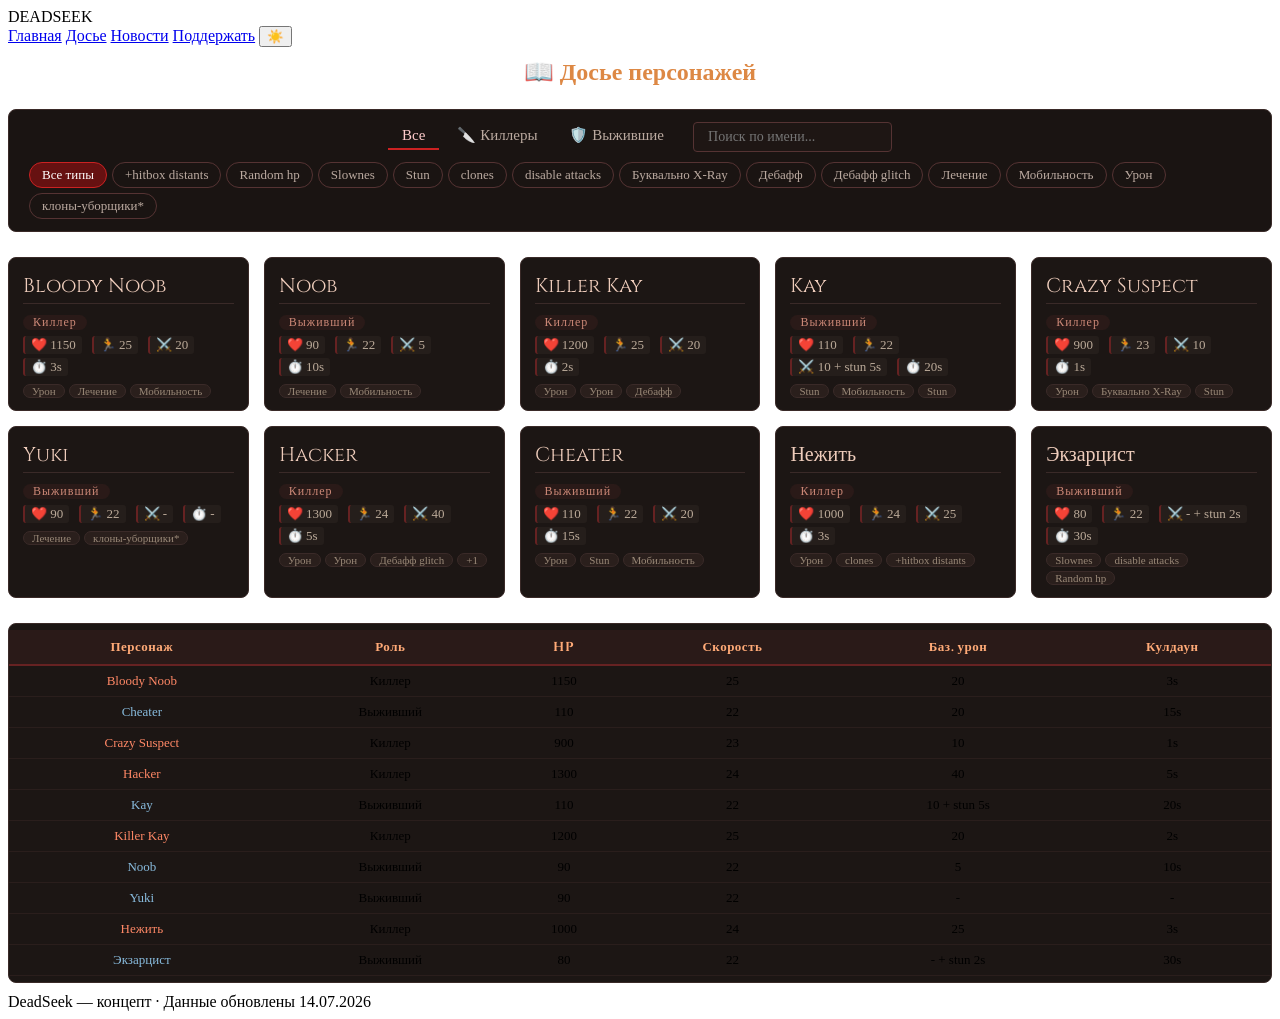
==== dossier.html @ a0314e35 "dossier.html" ====
<!DOCTYPE html>
<html lang="ru">
<head>
    <meta charset="UTF-8">
    <meta name="viewport" content="width=device-width, initial-scale=1.0">
    <title>DeadSeek — Досье</title>
    <link href="https://fonts.googleapis.com/css2?family=Cinzel:wght@400;700&display=swap" rel="stylesheet">
    <link rel="stylesheet" href="style.css">
    <style>
        /* Специфичные стили для досье, переопределяющие общие */
        .card-grid {
            display: grid;
            grid-template-columns: repeat(auto-fill, minmax(220px, 1fr));
            gap: 15px;
            margin-top: 10px;
        }
        .card {
            background: #1c1614;
            border: 1px solid #3a2a28;
            border-radius: 8px;
            padding: 14px 14px 12px;
            cursor: pointer;
            transition: 0.15s;
        }
        .card:hover {
            border-color: #884444;
            background: #221c1a;
        }
        body.light .card {
            background: #e6ddd6;
            border-color: #b8a89c;
        }
        body.light .card:hover {
            background: #f0e8e0;
        }
        .card .name {
            font-size: 20px;
            font-family: 'Cinzel', serif;
            color: #eeccbb;
            border-bottom: 1px solid #3a2a28;
            padding-bottom: 4px;
            margin-bottom: 8px;
        }
        body.light .card .name { color: #4a3228; border-bottom-color: #b8a89c; }
        .card .role {
            display: inline-block;
            font-size: 12px;
            background: #2a1a18;
            padding: 0 10px;
            border-radius: 10px;
            color: #cc8877;
            letter-spacing: 1px;
            margin-bottom: 6px;
        }
        body.light .card .role { background: #d0c0b0; color: #5a3a2a; }
        .card .stats {
            display: flex;
            flex-wrap: wrap;
            gap: 4px 10px;
            font-size: 13px;
            color: #bbaa99;
        }
        body.light .card .stats { color: #5a4a40; }
        .card .stats span {
            background: #251e1b;
            padding: 1px 6px;
            border-radius: 3px;
            border-left: 2px solid #662222;
        }
        body.light .card .stats span { background: #ddd0c0; border-left-color: #aa8877; }
        .card .abilities-preview {
            margin-top: 8px;
            font-size: 12px;
            color: #998877;
            display: flex;
            flex-wrap: wrap;
            gap: 4px;
        }
        .card .abilities-preview .tag {
            background: #2a1f1c;
            padding: 0 8px;
            border-radius: 10px;
            border: 1px solid #3a2a28;
            font-size: 11px;
        }
        body.light .card .abilities-preview .tag { background: #d0c0b0; border-color: #b8a89c; color: #3a2a1a; }

        /* Таблица */
        .table-wrap {
            overflow-x: auto;
            margin: 25px 0 10px;
            background: #1c1614;
            border-radius: 8px;
            border: 1px solid #3a2a28;
            padding: 6px 0;
        }
        body.light .table-wrap { background: #e6ddd6; border-color: #b8a89c; }
        table {
            width: 100%;
            border-collapse: collapse;
            font-size: 13px;
        }
        th {
            background: #2a1a18;
            color: #ffaa77;
            padding: 8px 6px;
            text-align: center;
            border-bottom: 2px solid #662222;
            cursor: pointer;
            font-family: 'Cinzel', serif;
            letter-spacing: 0.5px;
            user-select: none;
        }
        body.light th { background: #d0c0b0; color: #4a2a1a; border-bottom-color: #aa8877; }
        th:hover { background: #3a2220; }
        body.light th:hover { background: #c0b0a0; }
        td {
            padding: 7px 6px;
            text-align: center;
            border-bottom: 1px solid #2a1e1c;
        }
        body.light td { border-bottom-color: #c0b0a0; }
        tr:hover td { background: #251e1b; }
        body.light tr:hover td { background: #f0e8e0; }
        .role-killer td:first-child { color: #ff8866; }
        .role-survivor td:first-child { color: #88bbdd; }
        body.light .role-killer td:first-child { color: #aa4422; }
        body.light .role-survivor td:first-child { color: #336699; }

        /* Модалка */
        .modal {
            display: none;
            position: fixed;
            z-index: 999;
            left: 0; top: 0;
            width: 100%; height: 100%;
            overflow: auto;
            background: rgba(0,0,0,0.7);
            align-items: center;
            justify-content: center;
        }
        .modal.show { display: flex; }
        .modal-content {
            background: #1c1614;
            border: 1px solid #553333;
            border-radius: 12px;
            max-width: 700px;
            width: 90%;
            max-height: 80vh;
            overflow-y: auto;
            padding: 25px 20px;
        }
        body.light .modal-content { background: #f0ebe5; border-color: #b8a89c; }
        .modal-content .close {
            float: right;
            font-size: 28px;
            color: #887766;
            cursor: pointer;
            line-height: 1;
        }
        .modal-content .close:hover { color: #cc4444; }
        body.light .modal-content .close { color: #5a4a40; }
        body.light .modal-content .close:hover { color: #aa2222; }
        .modal-content h2 {
            font-family: 'Cinzel', serif;
            color: #eeccbb;
            border-bottom: 2px solid #662222;
            padding-bottom: 8px;
            margin-bottom: 15px;
        }
        body.light .modal-content h2 { color: #4a3228; border-bottom-color: #aa8877; }
        .modal-content .ability {
            background: #251e1b;
            border-radius: 6px;
            padding: 10px 14px;
            margin-bottom: 10px;
            border-left: 3px solid #662222;
        }
        body.light .modal-content .ability { background: #e6ddd6; border-left-color: #aa8877; }
        .modal-content .ability .ab-name {
            font-weight: bold;
            color: #ffaa77;
            font-size: 17px;
        }
        body.light .modal-content .ability .ab-name { color: #8a4a2a; }
        .modal-content .ability .ab-details {
            display: flex;
            flex-wrap: wrap;
            gap: 4px 12px;
            font-size: 13px;
            color: #bbaa99;
            margin: 4px 0;
        }
        body.light .modal-content .ability .ab-details { color: #5a4a40; }
        .modal-content .ability .ab-details span {
            background: #2a1f1c;
            padding: 0 8px;
            border-radius: 10px;
        }
        body.light .modal-content .ability .ab-details span { background: #d0c0b0; }
        .modal-content .ability .ab-desc {
            margin-top: 6px;
            display: flex;
            flex-direction: column;
            gap: 4px;
        }
        .modal-content .ability .ab-desc label {
            color: #887766;
            font-size: 13px;
        }
        body.light .modal-content .ability .ab-desc label { color: #5a4a40; }
        .modal-content .ability .ab-desc textarea {
            background: #0f0b0a;
            border: 1px solid #3a2a28;
            color: #d4c8b8;
            padding: 4px 8px;
            border-radius: 4px;
            font-family: inherit;
            font-size: 13px;
            resize: vertical;
            min-height: 36px;
            width: 100%;
        }
        body.light .modal-content .ability .ab-desc textarea {
            background: #faf5f0;
            border-color: #b8a89c;
            color: #2a1e1c;
        }
        .modal-content .ability .ab-desc textarea:focus {
            outline: none;
            border-color: #884444;
        }
        .modal-content .no-abilities {
            color: #887766;
            font-style: italic;
        }

        /* Управление (фильтры) — адаптация под тему */
        .controls {
            display: flex;
            flex-wrap: wrap;
            gap: 10px 15px;
            justify-content: center;
            background: #1a1412;
            padding: 12px 20px;
            border-radius: 8px;
            border: 1px solid #3a2a28;
            margin-bottom: 25px;
        }
        body.light .controls {
            background: #e6ddd6;
            border-color: #b8a89c;
        }
        .controls input[type="text"] {
            background: #1e1614;
            border: 1px solid #553333;
            color: #d4c8b8;
            padding: 6px 14px;
            border-radius: 4px;
            font-family: inherit;
            font-size: 14px;
            min-width: 160px;
        }
        body.light .controls input[type="text"] {
            background: #faf5f0;
            border-color: #b8a89c;
            color: #2a1e1c;
        }
        .controls .filters {
            display: flex;
            flex-wrap: wrap;
            gap: 5px;
        }
        .controls .filters button,
        .controls .role-tabs button {
            background: transparent;
            border: 1px solid #553333;
            color: #bbaaa0;
            padding: 4px 12px;
            border-radius: 16px;
            cursor: pointer;
            font-family: inherit;
            font-size: 13px;
            transition: 0.15s;
        }
        body.light .controls .filters button,
        body.light .controls .role-tabs button {
            border-color: #b8a89c;
            color: #5a4a40;
        }
        .controls .filters button:hover,
        .controls .role-tabs button:hover {
            background: #332222;
            border-color: #884444;
            color: #f0ddd0;
        }
        body.light .controls .filters button:hover,
        body.light .controls .role-tabs button:hover {
            background: #d0c0b0;
            border-color: #aa8877;
            color: #2a1a10;
        }
        .controls .filters button.active,
        .controls .role-tabs button.active {
            background: #661111;
            border-color: #cc2222;
            color: #fff;
        }
        body.light .controls .filters button.active,
        body.light .controls .role-tabs button.active {
            background: #aa4444;
            border-color: #882222;
            color: #fff;
        }
        .controls .role-tabs button {
            border: none;
            border-bottom: 2px solid transparent;
            border-radius: 0;
            padding: 4px 14px;
            font-size: 15px;
        }
        .controls .role-tabs button.active {
            border-bottom-color: #cc2222;
            background: transparent;
            color: #ffcccc;
        }
        body.light .controls .role-tabs button.active {
            border-bottom-color: #882222;
            color: #4a2a1a;
        }

        /* Адаптив для страницы досье */
        @media (max-width: 600px) {
            .card-grid { grid-template-columns: 1fr; }
            .controls { flex-direction: column; align-items: stretch; }
            .controls .filters { justify-content: center; }
        }
    </style>
</head>
<body class="dark">

    <!-- ===== ШАПКА (общая) ===== -->
    <div class="content">
        <header class="header">
            <div class="logo">DEADSEEK</div>
            <nav class="nav">
                <a href="index.html">Главная</a>
                <a href="dossier.html" class="active">Досье</a>
                <a href="#news" onclick="alert('Скоро здесь будут новости!')">Новости</a>
                <a href="https://boosty.to/deadseek" target="_blank">Поддержать</a>
                <button class="theme-toggle" id="themeToggle">☀️</button>
            </nav>
        </header>

        <!-- ===== ОСНОВНОЙ КОНТЕНТ ДОСЬЕ ===== -->
        <h2 style="font-family: 'Cinzel', serif; color: #dd8844; text-align: center; margin: 10px 0 20px;">
            📖 Досье персонажей
        </h2>

        <div class="controls">
            <div class="role-tabs">
                <button class="active" data-role="all">Все</button>
                <button data-role="Киллер">🔪 Киллеры</button>
                <button data-role="Выживший">🛡️ Выжившие</button>
            </div>
            <input type="text" id="searchInput" placeholder="Поиск по имени...">
            <div class="filters" id="abilityFilter">
                <button class="active" data-type="all">Все типы</button>
            </div>
        </div>

        <div id="cardGrid" class="card-grid"></div>

        <div class="table-wrap">
            <table id="summaryTable">
                <thead>
                    <tr>
                        <th data-sort="name">Персонаж</th>
                        <th data-sort="role">Роль</th>
                        <th data-sort="hp">HP</th>
                        <th data-sort="speed">Скорость</th>
                        <th data-sort="dmg">Баз. урон</th>
                        <th data-sort="cd">Кулдаун</th>
                    </tr>
                </thead>
                <tbody id="tableBody"></tbody>
            </table>
        </div>

        <div class="footer">DeadSeek — концепт · Данные обновлены 14.07.2026</div>
    </div>

    <!-- Модальное окно -->
    <div id="modal" class="modal">
        <div class="modal-content">
            <span class="close" id="modalClose">&times;</span>
            <h2 id="modalTitle">Персонаж</h2>
            <div id="modalAbilities"></div>
        </div>
    </div>

    <!-- ===== СКРИПТЫ ===== -->
    <script src="script.js"></script>
    <script>
        // ===== ДАННЫЕ (те же самые) =====
        const characters = [
            {
                name: "Bloody Noob",
                role: "Киллер",
                hp: 1150,
                speed: 25.0,
                baseDmg: 20,
                baseCd: "3s",
                abilities: [
                    { name: "Combo", type: "Урон", value: 50, duration: "-", cooldown: "25s", radius: "[Uknown]" },
                    { name: "Human Heart", type: "Лечение", value: 40, duration: "-", cooldown: "50s", radius: "-" },
                    { name: "Bloody Cola", type: "Мобильность", value: "2x", duration: "10s", cooldown: "40s", radius: "-" }
                ]
            },
            {
                name: "Noob",
                role: "Выживший",
                hp: 90,
                speed: 22.0,
                baseDmg: 5,
                baseCd: "10s",
                abilities: [
                    { name: "Life Burger", type: "Лечение", value: 90, duration: "-", cooldown: "120s", radius: "-" },
                    { name: "Bloxy Cola", type: "Мобильность", value: "3x", duration: "5s", cooldown: "60s", radius: "-" }
                ]
            },
            {
                name: "Killer Kay",
                role: "Киллер",
                hp: 1200,
                speed: 25.0,
                baseDmg: 20,
                baseCd: "2s",
                abilities: [
                    { name: "Break", type: "Урон", value: 60, duration: "-", cooldown: "30s", radius: "[Uknown]" },
                    { name: "Three Washeps", type: "Урон", value: 20, duration: "-", cooldown: "40s", radius: "-" },
                    { name: "Ice Rink", type: "Дебафф", value: "-", duration: "10s", cooldown: "60s", radius: "full map" }
                ]
            },
            {
                name: "Kay",
                role: "Выживший",
                hp: 110,
                speed: 22.0,
                baseDmg: "10 + stun 5s",
                baseCd: "20s",
                abilities: [
                    { name: "Default", type: "Stun", value: "-10hp", duration: "5s", cooldown: "30s", radius: "[Uknown]" },
                    { name: "Roller Skates", type: "Мобильность", value: "2x", duration: "10s", cooldown: "50s", radius: "-" },
                    { name: "Whistling", type: "Stun", value: "-", duration: "5s", cooldown: "30s", radius: "[Uknown]" }
                ]
            },
            {
                name: "Crazy Suspect",
                role: "Киллер",
                hp: 900,
                speed: 23.0,
                baseDmg: 10,
                baseCd: "1s",
                abilities: [
                    { name: "Leg Kick", type: "Урон", value: 40, duration: "-", cooldown: "30s", radius: "[Uknown]" },
                    { name: "X-Ray", type: "Буквально X-Ray", value: "-", duration: "10s", cooldown: "40s", radius: "-" },
                    { name: "Trap", type: "Stun", value: "-10hp", duration: "5s", cooldown: "30s", radius: "-" }
                ]
            },
            {
                name: "Yuki",
                role: "Выживший",
                hp: 90,
                speed: 22.0,
                baseDmg: "-",
                baseCd: "-",
                abilities: [
                    { name: "Firt-aid Kit", type: "Лечение", value: 1, duration: "50s", cooldown: "40s", radius: "[Uknown]" },
                    { name: "Coffin Carrigge", type: "клоны-уборщики*", value: "2шт", duration: "-", cooldown: "90s", radius: "full map" }
                ]
            },
            {
                name: "Hacker",
                role: "Киллер",
                hp: 1300,
                speed: 24.0,
                baseDmg: 40,
                baseCd: "5s",
                abilities: [
                    { name: "Click", type: "Урон", value: 25, duration: "-", cooldown: "15s", radius: "[Uknown]" },
                    { name: "Combo", type: "Урон", value: 50, duration: "-", cooldown: "20s", radius: "[Uknown]" },
                    { name: "Glitch", type: "Дебафф glitch", value: "-", duration: "10s", cooldown: "30s", radius: "-" },
                    { name: "Crazy Song", type: "Дебафф", value: "-", duration: "5s", cooldown: "40s", radius: "-" }
                ]
            },
            {
                name: "Cheater",
                role: "Выживший",
                hp: 110,
                speed: 22.0,
                baseDmg: 20,
                baseCd: "15s",
                abilities: [
                    { name: "Crazy Kick", type: "Урон", value: 20, duration: "-", cooldown: "20s", radius: "[Uknown]" },
                    { name: "Jail", type: "Stun", value: "-", duration: "5s", cooldown: "35s", radius: "-" },
                    { name: "Fly", type: "Мобильность", value: "3x + fly", duration: "5s", cooldown: "60s", radius: "-" }
                ]
            },
            {
                name: "Нежить",
                role: "Киллер",
                hp: 1000,
                speed: 24.0,
                baseDmg: 25,
                baseCd: "3s",
                abilities: [
                    { name: "Пронзание", type: "Урон", value: 30, duration: "-", cooldown: "15s", radius: "[Uknown]" },
                    { name: "Call of Undead", type: "clones", value: "[random]", duration: "-", cooldown: "50s", radius: "-" },
                    { name: "Ritual", type: "+hitbox distants", value: "[Uknown]", duration: "25s", cooldown: "90s", radius: "-" }
                ]
            },
            {
                name: "Экзарцист",
                role: "Выживший",
                hp: 80,
                speed: 22.0,
                baseDmg: "- + stun 2s",
                baseCd: "30s",
                abilities: [
                    { name: "Взмах", type: "Slownes", value: "1.5x", duration: "5s", cooldown: "40s", radius: "[Uknown]" },
                    { name: "Anti-Attack", type: "disable attacks", value: "-", duration: "30s", cooldown: "120s", radius: "-" },
                    { name: "Harmony", type: "Random hp", value: "-", duration: "-", cooldown: "40s", radius: "-" }
                ]
            }
        ];

        const abilityTypes = [...new Set(characters.flatMap(c => c.abilities.map(a => a.type)))].sort();

        // ===== СОСТОЯНИЕ =====
        let currentRole = 'all';
        let currentAbilityType = 'all';
        let searchQuery = '';
        let sortField = 'name';
        let sortAsc = true;

        // ===== ФУНКЦИИ =====
        function getFiltered() {
            return characters.filter(c => {
                if (currentRole !== 'all' && c.role !== currentRole) return false;
                if (searchQuery && !c.name.toLowerCase().includes(searchQuery.toLowerCase())) return false;
                if (currentAbilityType !== 'all') {
                    if (!c.abilities.some(a => a.type === currentAbilityType)) return false;
                }
                return true;
            });
        }

        function renderCards() {
            const grid = document.getElementById('cardGrid');
            const filtered = getFiltered();
            grid.innerHTML = '';
            filtered.forEach(c => {
                const card = document.createElement('div');
                card.className = 'card';
                const tags = c.abilities.slice(0, 3).map(a => `<span class="tag">${a.type}</span>`).join('');
                const more = c.abilities.length > 3 ? `<span class="tag">+${c.abilities.length-3}</span>` : '';
                card.innerHTML = `
                    <div class="name">${c.name}</div>
                    <div class="role">${c.role}</div>
                    <div class="stats">
                        <span>❤️ ${c.hp}</span>
                        <span>🏃 ${c.speed}</span>
                        <span>⚔️ ${c.baseDmg}</span>
                        <span>⏱️ ${c.baseCd}</span>
                    </div>
                    <div class="abilities-preview">${tags} ${more}</div>
                `;
                card.addEventListener('click', () => openModal(c));
                grid.appendChild(card);
            });
            renderTable(filtered);
        }

        function renderTable(chars) {
            const tbody = document.getElementById('tableBody');
            const sorted = [...chars].sort((a, b) => {
                let va = a[sortField], vb = b[sortField];
                if (typeof va === 'string') va = va.toLowerCase();
                if (typeof vb === 'string') vb = vb.toLowerCase();
                if (va < vb) return sortAsc ? -1 : 1;
                if (va > vb) return sortAsc ? 1 : -1;
                return 0;
            });
            tbody.innerHTML = '';
            sorted.forEach(c => {
                const tr = document.createElement('tr');
                tr.className = c.role === 'Киллер' ? 'role-killer' : 'role-survivor';
                tr.innerHTML = `
                    <td>${c.name}</td>
                    <td>${c.role}</td>
                    <td>${c.hp}</td>
                    <td>${c.speed}</td>
                    <td>${c.baseDmg}</td>
                    <td>${c.baseCd}</td>
                `;
                tbody.appendChild(tr);
            });
        }

        // ===== МОДАЛЬНОЕ ОКНО =====
        const modal = document.getElementById('modal');
        const modalTitle = document.getElementById('modalTitle');
        const modalAbilities = document.getElementById('modalAbilities');
        const modalClose = document.getElementById('modalClose');

        function loadDesc(charName, abName) {
            return localStorage.getItem(`desc_${charName}_${abName}`) || '';
        }
        function saveDesc(charName, abName, text) {
            localStorage.setItem(`desc_${charName}_${abName}`, text);
        }

        function openModal(char) {
            modalTitle.textContent = `${char.name} — способности`;
            modalAbilities.innerHTML = '';
            if (char.abilities.length === 0) {
                modalAbilities.innerHTML = '<div class="no-abilities">Нет способностей</div>';
            } else {
                char.abilities.forEach(ab => {
                    const div = document.createElement('div');
                    div.className = 'ability';
                    const saved = loadDesc(char.name, ab.name);
                    div.innerHTML = `
                        <div class="ab-name">${ab.name}</div>
                        <div class="ab-details">
                            <span>Тип: ${ab.type}</span>
                            <span>Величина: ${ab.value}</span>
                            <span>Длит: ${ab.duration}</span>
                            <span>Кулдаун: ${ab.cooldown}</span>
                            <span>Радиус: ${ab.radius}</span>
                        </div>
                        <div class="ab-desc">
                            <label>Описание:</label>
                            <textarea data-char="${char.name}" data-ab="${ab.name}">${saved}</textarea>
                        </div>
                    `;
                    modalAbilities.appendChild(div);
                });
            }
            modalAbilities.querySelectorAll('textarea').forEach(ta => {
                ta.addEventListener('input', function() {
                    saveDesc(this.dataset.char, this.dataset.ab, this.value);
                });
            });
            modal.classList.add('show');
        }

        function closeModal() { modal.classList.remove('show'); }
        modalClose.addEventListener('click', closeModal);
        window.addEventListener('click', (e) => { if (e.target === modal) closeModal(); });
        document.addEventListener('keydown', (e) => { if (e.key === 'Escape') closeModal(); });

        // ===== ОБРАБОТЧИКИ =====
        document.querySelectorAll('.role-tabs button').forEach(btn => {
            btn.addEventListener('click', function() {
                document.querySelectorAll('.role-tabs button').forEach(b => b.classList.remove('active'));
                this.classList.add('active');
                currentRole = this.dataset.role;
                renderCards();
            });
        });

        document.getElementById('searchInput').addEventListener('input', function() {
            searchQuery = this.value;
            renderCards();
        });

        const filterContainer = document.getElementById('abilityFilter');
        abilityTypes.forEach(type => {
            const btn = document.createElement('button');
            btn.dataset.type = type;
            btn.textContent = type;
            btn.addEventListener('click', function() {
                document.querySelectorAll('#abilityFilter button').forEach(b => b.classList.remove('active'));
                this.classList.add('active');
                currentAbilityType = this.dataset.type;
                renderCards();
            });
            filterContainer.appendChild(btn);
        });

        document.querySelectorAll('#summaryTable th[data-sort]').forEach(th => {
            th.addEventListener('click', function() {
                const field = this.dataset.sort;
                if (sortField === field) sortAsc = !sortAsc;
                else { sortField = field; sortAsc = true; }
                renderCards();
            });
        });

        // ===== СТАРТ =====
        renderCards();
    </script>

</body>
</html>
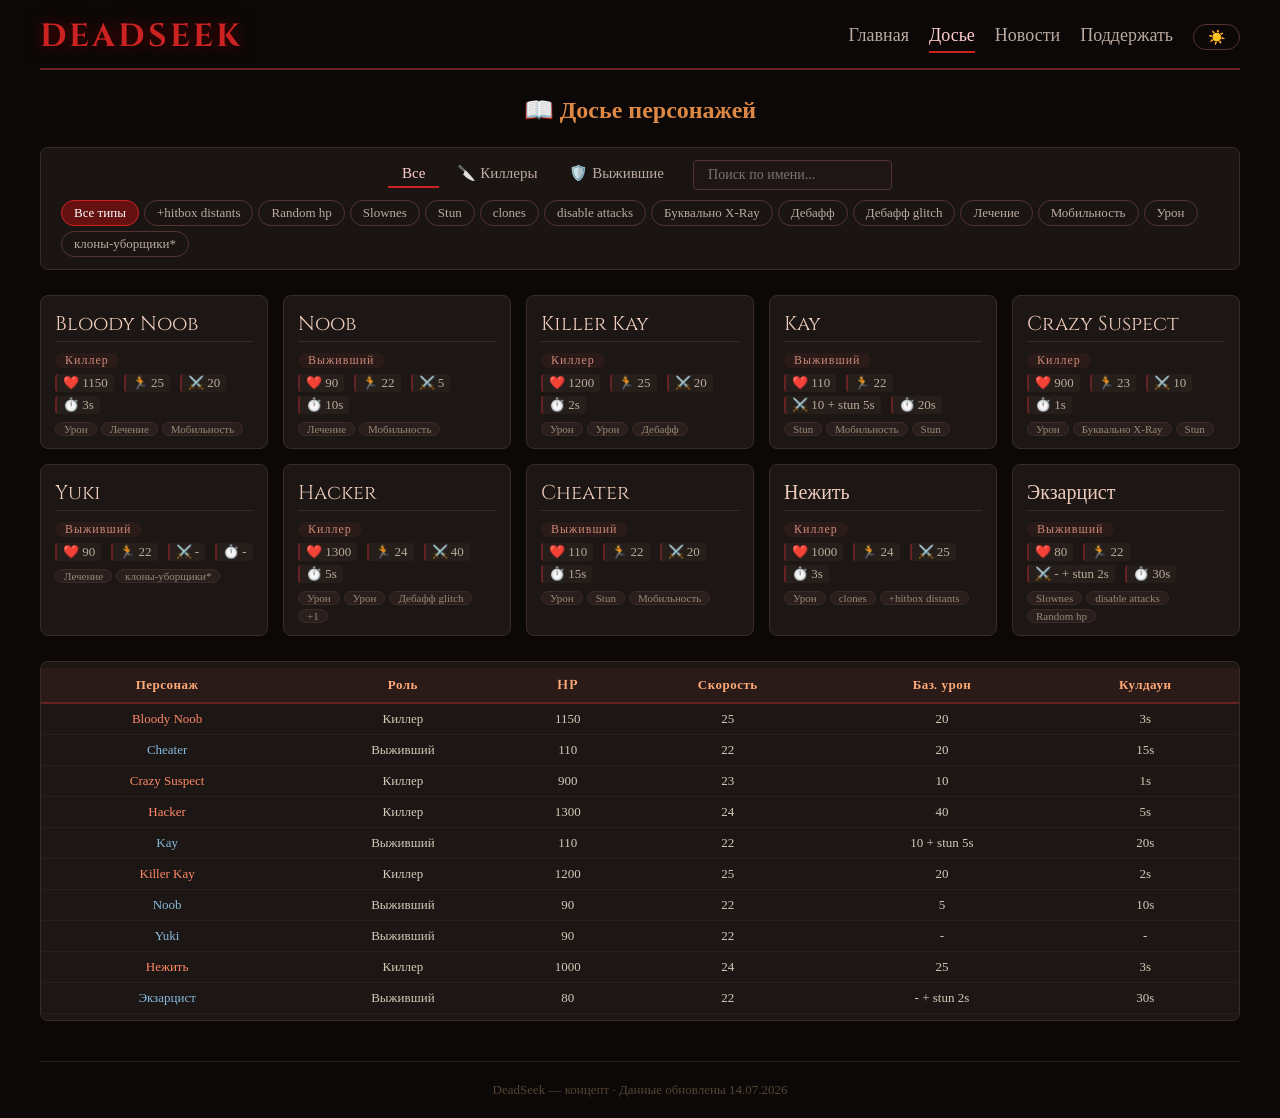
==== commit 918e2ae1: "Update dossier.html" ====
--- a/dossier.html
+++ b/dossier.html
@@ -7,7 +7,7 @@
     <link href="https://fonts.googleapis.com/css2?family=Cinzel:wght@400;700&display=swap" rel="stylesheet">
     <link rel="stylesheet" href="style.css">
     <style>
-        /* Специфичные стили для досье, переопределяющие общие */
+        /* Специфичные стили для досье */
         .card-grid {
             display: grid;
             grid-template-columns: repeat(auto-fill, minmax(220px, 1fr));
@@ -85,7 +85,6 @@
         }
         body.light .card .abilities-preview .tag { background: #d0c0b0; border-color: #b8a89c; color: #3a2a1a; }
 
-        /* Таблица */
         .table-wrap {
             overflow-x: auto;
             margin: 25px 0 10px;
@@ -127,7 +126,6 @@
         body.light .role-killer td:first-child { color: #aa4422; }
         body.light .role-survivor td:first-child { color: #336699; }
 
-        /* Модалка */
         .modal {
             display: none;
             position: fixed;
@@ -200,42 +198,23 @@
         body.light .modal-content .ability .ab-details span { background: #d0c0b0; }
         .modal-content .ability .ab-desc {
             margin-top: 6px;
-            display: flex;
-            flex-direction: column;
-            gap: 4px;
-        }
-        .modal-content .ability .ab-desc label {
-            color: #887766;
-            font-size: 13px;
-        }
-        body.light .modal-content .ability .ab-desc label { color: #5a4a40; }
-        .modal-content .ability .ab-desc textarea {
+            color: #d4c8b8;
+            font-size: 14px;
             background: #0f0b0a;
-            border: 1px solid #3a2a28;
-            color: #d4c8b8;
-            padding: 4px 8px;
+            padding: 6px 10px;
             border-radius: 4px;
-            font-family: inherit;
-            font-size: 13px;
-            resize: vertical;
-            min-height: 36px;
-            width: 100%;
-        }
-        body.light .modal-content .ability .ab-desc textarea {
+            border-left: 2px solid #884444;
+        }
+        body.light .modal-content .ability .ab-desc {
+            color: #2a1e1c;
             background: #faf5f0;
-            border-color: #b8a89c;
-            color: #2a1e1c;
-        }
-        .modal-content .ability .ab-desc textarea:focus {
-            outline: none;
-            border-color: #884444;
+            border-left-color: #aa6666;
         }
         .modal-content .no-abilities {
             color: #887766;
             font-style: italic;
         }
 
-        /* Управление (фильтры) — адаптация под тему */
         .controls {
             display: flex;
             flex-wrap: wrap;
@@ -329,7 +308,6 @@
             color: #4a2a1a;
         }
 
-        /* Адаптив для страницы досье */
         @media (max-width: 600px) {
             .card-grid { grid-template-columns: 1fr; }
             .controls { flex-direction: column; align-items: stretch; }
@@ -339,7 +317,6 @@
 </head>
 <body class="dark">
 
-    <!-- ===== ШАПКА (общая) ===== -->
     <div class="content">
         <header class="header">
             <div class="logo">DEADSEEK</div>
@@ -352,7 +329,6 @@
             </nav>
         </header>
 
-        <!-- ===== ОСНОВНОЙ КОНТЕНТ ДОСЬЕ ===== -->
         <h2 style="font-family: 'Cinzel', serif; color: #dd8844; text-align: center; margin: 10px 0 20px;">
             📖 Досье персонажей
         </h2>
@@ -390,7 +366,6 @@
         <div class="footer">DeadSeek — концепт · Данные обновлены 14.07.2026</div>
     </div>
 
-    <!-- Модальное окно -->
     <div id="modal" class="modal">
         <div class="modal-content">
             <span class="close" id="modalClose">&times;</span>
@@ -399,10 +374,9 @@
         </div>
     </div>
 
-    <!-- ===== СКРИПТЫ ===== -->
     <script src="script.js"></script>
     <script>
-        // ===== ДАННЫЕ (те же самые) =====
+        // ===== ДАННЫЕ С ОПИСАНИЯМИ =====
         const characters = [
             {
                 name: "Bloody Noob",
@@ -412,9 +386,9 @@
                 baseDmg: 20,
                 baseCd: "3s",
                 abilities: [
-                    { name: "Combo", type: "Урон", value: 50, duration: "-", cooldown: "25s", radius: "[Uknown]" },
-                    { name: "Human Heart", type: "Лечение", value: 40, duration: "-", cooldown: "50s", radius: "-" },
-                    { name: "Bloody Cola", type: "Мобильность", value: "2x", duration: "10s", cooldown: "40s", radius: "-" }
+                    { name: "Combo", type: "Урон", value: 50, duration: "-", cooldown: "25s", radius: "[Uknown]", description: "Наносит 50 урона." },
+                    { name: "Human Heart", type: "Лечение", value: 40, duration: "-", cooldown: "50s", radius: "-", description: "Восстанавливает 40 HP." },
+                    { name: "Bloody Cola", type: "Мобильность", value: "2x", duration: "10s", cooldown: "40s", radius: "-", description: "Увеличивает скорость в 2 раза на 10 секунд." }
                 ]
             },
             {
@@ -425,8 +399,8 @@
                 baseDmg: 5,
                 baseCd: "10s",
                 abilities: [
-                    { name: "Life Burger", type: "Лечение", value: 90, duration: "-", cooldown: "120s", radius: "-" },
-                    { name: "Bloxy Cola", type: "Мобильность", value: "3x", duration: "5s", cooldown: "60s", radius: "-" }
+                    { name: "Life Burger", type: "Лечение", value: 90, duration: "-", cooldown: "120s", radius: "-", description: "Восстанавливает 100% HP." },
+                    { name: "Bloxy Cola", type: "Мобильность", value: "3x", duration: "5s", cooldown: "60s", radius: "-", description: "Увеличивает скорость в 3 раза на 5 секунд." }
                 ]
             },
             {
@@ -437,9 +411,9 @@
                 baseDmg: 20,
                 baseCd: "2s",
                 abilities: [
-                    { name: "Break", type: "Урон", value: 60, duration: "-", cooldown: "30s", radius: "[Uknown]" },
-                    { name: "Three Washeps", type: "Урон", value: 20, duration: "-", cooldown: "40s", radius: "-" },
-                    { name: "Ice Rink", type: "Дебафф", value: "-", duration: "10s", cooldown: "60s", radius: "full map" }
+                    { name: "Break", type: "Урон", value: 60, duration: "-", cooldown: "30s", radius: "[Uknown]", description: "Наносит 60 урона. Перелом позвоночника." },
+                    { name: "Three Washeps", type: "Урон", value: 20, duration: "-", cooldown: "40s", radius: "-", description: "Выстреливает 3 шайбами, каждая наносит 20 урона, летят в случайных игроков." },
+                    { name: "Ice Rink", type: "Дебафф", value: "-", duration: "10s", cooldown: "60s", radius: "full map", description: "Создаёт каток на всей карте, игроки падают на 10 секунд." }
                 ]
             },
             {
@@ -450,9 +424,9 @@
                 baseDmg: "10 + stun 5s",
                 baseCd: "20s",
                 abilities: [
-                    { name: "Default", type: "Stun", value: "-10hp", duration: "5s", cooldown: "30s", radius: "[Uknown]" },
-                    { name: "Roller Skates", type: "Мобильность", value: "2x", duration: "10s", cooldown: "50s", radius: "-" },
-                    { name: "Whistling", type: "Stun", value: "-", duration: "5s", cooldown: "30s", radius: "[Uknown]" }
+                    { name: "Default", type: "Stun", value: "-10hp", duration: "5s", cooldown: "30s", radius: "[Uknown]", description: "Оглушает на 5 секунд и наносит 10 урона." },
+                    { name: "Roller Skates", type: "Мобильность", value: "2x", duration: "10s", cooldown: "50s", radius: "-", description: "Ускорение в 2 раза на 10 секунд." },
+                    { name: "Whistling", type: "Stun", value: "-", duration: "5s", cooldown: "30s", radius: "[Uknown]", description: "Сбивает убийцу с ног на 5 секунд." }
                 ]
             },
             {
@@ -463,9 +437,9 @@
                 baseDmg: 10,
                 baseCd: "1s",
                 abilities: [
-                    { name: "Leg Kick", type: "Урон", value: 40, duration: "-", cooldown: "30s", radius: "[Uknown]" },
-                    { name: "X-Ray", type: "Буквально X-Ray", value: "-", duration: "10s", cooldown: "40s", radius: "-" },
-                    { name: "Trap", type: "Stun", value: "-10hp", duration: "5s", cooldown: "30s", radius: "-" }
+                    { name: "Leg Kick", type: "Урон", value: 40, duration: "-", cooldown: "30s", radius: "[Uknown]", description: "Наносит 40 урона." },
+                    { name: "X-Ray", type: "Буквально X-Ray", value: "-", duration: "10s", cooldown: "40s", radius: "-", description: "Позволяет видеть выживших сквозь стены на 10 секунд." },
+                    { name: "Trap", type: "Stun", value: "-10hp", duration: "5s", cooldown: "30s", radius: "-", description: "Останавливает выжившего на 5 секунд и наносит 10 урона." }
                 ]
             },
             {
@@ -476,8 +450,8 @@
                 baseDmg: "-",
                 baseCd: "-",
                 abilities: [
-                    { name: "Firt-aid Kit", type: "Лечение", value: 1, duration: "50s", cooldown: "40s", radius: "[Uknown]" },
-                    { name: "Coffin Carrigge", type: "клоны-уборщики*", value: "2шт", duration: "-", cooldown: "90s", radius: "full map" }
+                    { name: "Firt-aid Kit", type: "Лечение", value: 1, duration: "50s", cooldown: "40s", radius: "[Uknown]", description: "Выбрасывает медкомплект, лечит 1 HP/сек в радиусе на 50 секунд." },
+                    { name: "Coffin Carrigge", type: "клоны-уборщики*", value: "2шт", duration: "-", cooldown: "90s", radius: "full map", description: "Вызывает сотрудников, которые убирают трупы с дороги." }
                 ]
             },
             {
@@ -488,10 +462,10 @@
                 baseDmg: 40,
                 baseCd: "5s",
                 abilities: [
-                    { name: "Click", type: "Урон", value: 25, duration: "-", cooldown: "15s", radius: "[Uknown]" },
-                    { name: "Combo", type: "Урон", value: 50, duration: "-", cooldown: "20s", radius: "[Uknown]" },
-                    { name: "Glitch", type: "Дебафф glitch", value: "-", duration: "10s", cooldown: "30s", radius: "-" },
-                    { name: "Crazy Song", type: "Дебафф", value: "-", duration: "5s", cooldown: "40s", radius: "-" }
+                    { name: "Click", type: "Урон", value: 25, duration: "-", cooldown: "15s", radius: "[Uknown]", description: "Наносит 25 урона." },
+                    { name: "Combo", type: "Урон", value: 50, duration: "-", cooldown: "20s", radius: "[Uknown]", description: "Наносит 50 урона." },
+                    { name: "Glitch", type: "Дебафф glitch", value: "-", duration: "10s", cooldown: "30s", radius: "-", description: "Ослепляет и создаёт помехи выжившим в радиусе на 10 секунд." },
+                    { name: "Crazy Song", type: "Дебафф", value: "-", duration: "5s", cooldown: "40s", radius: "-", description: "Излучает звуки, вызывающие потерю управления на 5 секунд." }
                 ]
             },
             {
@@ -502,9 +476,9 @@
                 baseDmg: 20,
                 baseCd: "15s",
                 abilities: [
-                    { name: "Crazy Kick", type: "Урон", value: 20, duration: "-", cooldown: "20s", radius: "[Uknown]" },
-                    { name: "Jail", type: "Stun", value: "-", duration: "5s", cooldown: "35s", radius: "-" },
-                    { name: "Fly", type: "Мобильность", value: "3x + fly", duration: "5s", cooldown: "60s", radius: "-" }
+                    { name: "Crazy Kick", type: "Урон", value: 20, duration: "-", cooldown: "20s", radius: "[Uknown]", description: "Наносит 20 урона." },
+                    { name: "Jail", type: "Stun", value: "-", duration: "5s", cooldown: "35s", radius: "-", description: "Ставит клетку для убийцы на 5 секунд." },
+                    { name: "Fly", type: "Мобильность", value: "3x + fly", duration: "5s", cooldown: "60s", radius: "-", description: "Даёт полёт на 5 секунд со скоростью x3." }
                 ]
             },
             {
@@ -515,9 +489,9 @@
                 baseDmg: 25,
                 baseCd: "3s",
                 abilities: [
-                    { name: "Пронзание", type: "Урон", value: 30, duration: "-", cooldown: "15s", radius: "[Uknown]" },
-                    { name: "Call of Undead", type: "clones", value: "[random]", duration: "-", cooldown: "50s", radius: "-" },
-                    { name: "Ritual", type: "+hitbox distants", value: "[Uknown]", duration: "25s", cooldown: "90s", radius: "-" }
+                    { name: "Пронзание", type: "Урон", value: 30, duration: "-", cooldown: "15s", radius: "[Uknown]", description: "Наносит 30 урона." },
+                    { name: "Call of Undead", type: "clones", value: "[random]", duration: "-", cooldown: "50s", radius: "-", description: "Призывает приспешников. Количество зависит от убитых выживших. Длится бесконечно." },
+                    { name: "Ritual", type: "+hitbox distants", value: "[Uknown]", duration: "25s", cooldown: "90s", radius: "-", description: "Добавляет дополнительные конечности, увеличивая хитбокс на 25 секунд." }
                 ]
             },
             {
@@ -528,9 +502,9 @@
                 baseDmg: "- + stun 2s",
                 baseCd: "30s",
                 abilities: [
-                    { name: "Взмах", type: "Slownes", value: "1.5x", duration: "5s", cooldown: "40s", radius: "[Uknown]" },
-                    { name: "Anti-Attack", type: "disable attacks", value: "-", duration: "30s", cooldown: "120s", radius: "-" },
-                    { name: "Harmony", type: "Random hp", value: "-", duration: "-", cooldown: "40s", radius: "-" }
+                    { name: "Взмах", type: "Slownes", value: "1.5x", duration: "5s", cooldown: "40s", radius: "[Uknown]", description: "Замедляет убийцу в 1.5 раза на 5 секунд." },
+                    { name: "Anti-Attack", type: "disable attacks", value: "-", duration: "30s", cooldown: "120s", radius: "-", description: "Блокирует любую способность убийцы на 30 секунд." },
+                    { name: "Harmony", type: "Random hp", value: "-", duration: "-", cooldown: "40s", radius: "-", description: "Увеличивает или уменьшает HP случайным образом. Зависит от уровня паники, который снижается после удачного стана." }
                 ]
             }
         ];
@@ -614,13 +588,6 @@
         const modalAbilities = document.getElementById('modalAbilities');
         const modalClose = document.getElementById('modalClose');
 
-        function loadDesc(charName, abName) {
-            return localStorage.getItem(`desc_${charName}_${abName}`) || '';
-        }
-        function saveDesc(charName, abName, text) {
-            localStorage.setItem(`desc_${charName}_${abName}`, text);
-        }
-
         function openModal(char) {
             modalTitle.textContent = `${char.name} — способности`;
             modalAbilities.innerHTML = '';
@@ -630,7 +597,7 @@
                 char.abilities.forEach(ab => {
                     const div = document.createElement('div');
                     div.className = 'ability';
-                    const saved = loadDesc(char.name, ab.name);
+                    const desc = ab.description || 'Описание отсутствует.';
                     div.innerHTML = `
                         <div class="ab-name">${ab.name}</div>
                         <div class="ab-details">
@@ -640,19 +607,11 @@
                             <span>Кулдаун: ${ab.cooldown}</span>
                             <span>Радиус: ${ab.radius}</span>
                         </div>
-                        <div class="ab-desc">
-                            <label>Описание:</label>
-                            <textarea data-char="${char.name}" data-ab="${ab.name}">${saved}</textarea>
-                        </div>
+                        <div class="ab-desc">${desc}</div>
                     `;
                     modalAbilities.appendChild(div);
                 });
             }
-            modalAbilities.querySelectorAll('textarea').forEach(ta => {
-                ta.addEventListener('input', function() {
-                    saveDesc(this.dataset.char, this.dataset.ab, this.value);
-                });
-            });
             modal.classList.add('show');
         }
 
@@ -661,7 +620,7 @@
         window.addEventListener('click', (e) => { if (e.target === modal) closeModal(); });
         document.addEventListener('keydown', (e) => { if (e.key === 'Escape') closeModal(); });
 
-        // ===== ОБРАБОТЧИКИ =====
+        // ===== ОБРАБОТЧИКИ ИНТЕРФЕЙСА =====
         document.querySelectorAll('.role-tabs button').forEach(btn => {
             btn.addEventListener('click', function() {
                 document.querySelectorAll('.role-tabs button').forEach(b => b.classList.remove('active'));
--- a/style.css
+++ b/style.css
@@ -0,0 +1,166 @@
+/* ===== БАЗА ===== */
+* { box-sizing: border-box; margin: 0; padding: 0; }
+body {
+    font-family: 'Georgia', 'Times New Roman', serif;
+    padding: 0 20px 20px;
+    min-height: 100vh;
+    transition: background 0.2s, color 0.2s;
+}
+/* Тёмная тема (по умолчанию) */
+body.dark {
+    background: #0b0807;
+    color: #d4c8b8;
+}
+body.light {
+    background: #f0ebe5;
+    color: #2a1e1c;
+}
+a {
+    color: #cc4444;
+    text-decoration: none;
+}
+a:hover { text-shadow: 0 0 8px currentColor; }
+
+/* ===== ШАПКА ===== */
+.header {
+    display: flex;
+    flex-wrap: wrap;
+    align-items: center;
+    justify-content: space-between;
+    padding: 15px 0 10px;
+    border-bottom: 2px solid #662222;
+    margin-bottom: 25px;
+}
+.logo {
+    font-family: 'Cinzel', 'Georgia', serif;
+    font-size: 32px;
+    font-weight: bold;
+    color: #cc2222;
+    text-shadow: 0 0 15px #660000;
+    letter-spacing: 3px;
+}
+body.light .logo { text-shadow: 0 0 10px #aa4444; }
+
+/* Меню */
+.nav {
+    display: flex;
+    flex-wrap: wrap;
+    gap: 15px 20px;
+    align-items: center;
+}
+.nav a {
+    font-size: 18px;
+    color: #bbaaa0;
+    padding: 5px 0;
+    border-bottom: 2px solid transparent;
+    transition: 0.15s;
+}
+.nav a:hover {
+    color: #f0ddd0;
+    border-bottom-color: #cc2222;
+}
+.nav a.active {
+    color: #ffcccc;
+    border-bottom-color: #cc2222;
+}
+body.light .nav a { color: #5a4a40; }
+body.light .nav a:hover { color: #2a1a10; }
+
+/* Кнопка переключения темы */
+.theme-toggle {
+    background: none;
+    border: 1px solid #553333;
+    color: #d4c8b8;
+    padding: 4px 14px;
+    border-radius: 20px;
+    cursor: pointer;
+    font-size: 14px;
+    transition: 0.2s;
+}
+.theme-toggle:hover {
+    background: #332222;
+    border-color: #884444;
+}
+body.light .theme-toggle {
+    border-color: #aa8877;
+    color: #2a1e1c;
+}
+body.light .theme-toggle:hover {
+    background: #ddd0c0;
+}
+
+/* ===== ОСНОВНОЙ КОНТЕНТ ===== */
+.content {
+    max-width: 1200px;
+    margin: 0 auto;
+}
+
+/* ===== КАРТОЧКИ (для главной) ===== */
+.card-grid-home {
+    display: grid;
+    grid-template-columns: repeat(auto-fit, minmax(200px, 1fr));
+    gap: 20px;
+    margin: 30px 0;
+}
+.card-home {
+    background: #1c1614;
+    border: 1px solid #3a2a28;
+    border-radius: 10px;
+    padding: 20px 15px;
+    text-align: center;
+    transition: 0.15s;
+}
+.card-home:hover {
+    border-color: #884444;
+    background: #221c1a;
+}
+body.light .card-home {
+    background: #e6ddd6;
+    border-color: #b8a89c;
+}
+body.light .card-home:hover {
+    background: #f0e8e0;
+}
+.card-home h3 {
+    color: #eeccbb;
+    font-family: 'Cinzel', serif;
+    margin-bottom: 8px;
+}
+body.light .card-home h3 { color: #4a3228; }
+.card-home p { color: #bbaa99; font-size: 14px; }
+body.light .card-home p { color: #5a4a40; }
+
+/* ===== ВИДЖЕТ TELEGRAM (iframe) ===== */
+.tg-widget {
+    margin: 30px 0;
+    border-radius: 10px;
+    overflow: hidden;
+    border: 1px solid #3a2a28;
+}
+body.light .tg-widget { border-color: #b8a89c; }
+
+/* ===== ПОДВАЛ ===== */
+.footer {
+    text-align: center;
+    color: #554433;
+    font-size: 13px;
+    margin-top: 40px;
+    border-top: 1px solid #2a1e1c;
+    padding-top: 20px;
+}
+body.light .footer {
+    color: #7a6a5a;
+    border-top-color: #b8a89c;
+}
+
+/* ===== АДАПТИВ ===== */
+@media (max-width: 700px) {
+    .header { flex-direction: column; align-items: stretch; gap: 10px; }
+    .logo { text-align: center; }
+    .nav { justify-content: center; }
+    .card-grid-home { grid-template-columns: 1fr 1fr; }
+}
+@media (max-width: 500px) {
+    .card-grid-home { grid-template-columns: 1fr; }
+    .nav a { font-size: 16px; }
+}
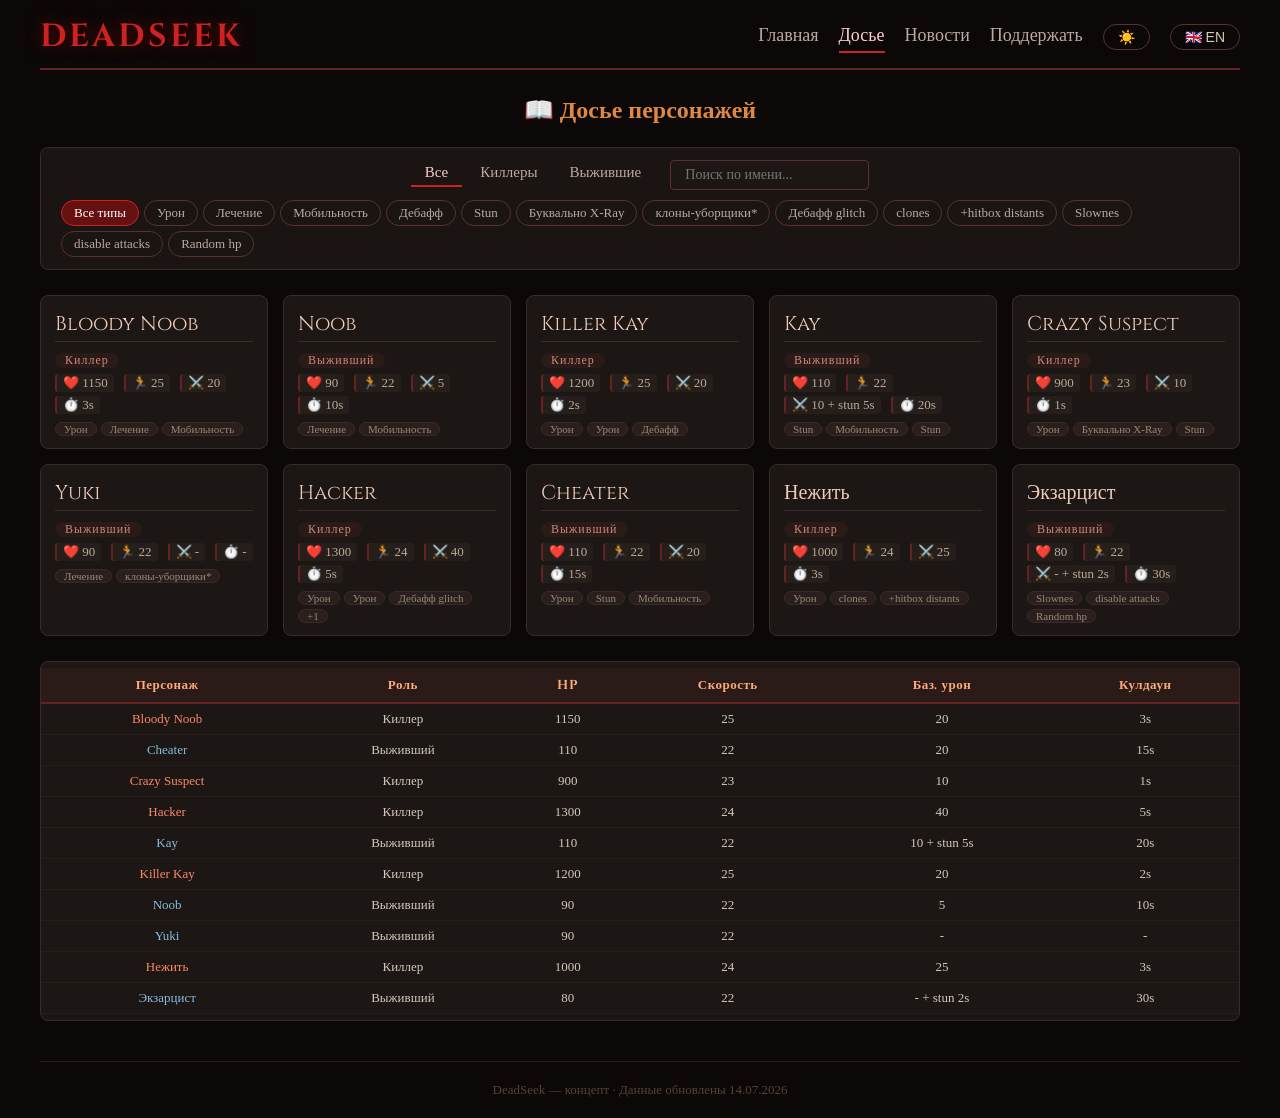
==== commit ed09e8b1: "Update dossier.html" ====
--- a/dossier.html
+++ b/dossier.html
@@ -7,7 +7,7 @@
     <link href="https://fonts.googleapis.com/css2?family=Cinzel:wght@400;700&display=swap" rel="stylesheet">
     <link rel="stylesheet" href="style.css">
     <style>
-        /* Специфичные стили для досье */
+        /* ----- СПЕЦИФИЧНЫЕ СТИЛИ ДЛЯ ДОСЬЕ (без изменений) ----- */
         .card-grid {
             display: grid;
             grid-template-columns: repeat(auto-fill, minmax(220px, 1fr));
@@ -84,7 +84,6 @@
             font-size: 11px;
         }
         body.light .card .abilities-preview .tag { background: #d0c0b0; border-color: #b8a89c; color: #3a2a1a; }
-
         .table-wrap {
             overflow-x: auto;
             margin: 25px 0 10px;
@@ -125,7 +124,6 @@
         .role-survivor td:first-child { color: #88bbdd; }
         body.light .role-killer td:first-child { color: #aa4422; }
         body.light .role-survivor td:first-child { color: #336699; }
-
         .modal {
             display: none;
             position: fixed;
@@ -214,7 +212,6 @@
             color: #887766;
             font-style: italic;
         }
-
         .controls {
             display: flex;
             flex-wrap: wrap;
@@ -307,7 +304,6 @@
             border-bottom-color: #882222;
             color: #4a2a1a;
         }
-
         @media (max-width: 600px) {
             .card-grid { grid-template-columns: 1fr; }
             .controls { flex-direction: column; align-items: stretch; }
@@ -318,21 +314,24 @@
 <body class="dark">
 
     <div class="content">
+        <!-- ШАПКА (общая) -->
         <header class="header">
             <div class="logo">DEADSEEK</div>
             <nav class="nav">
-                <a href="index.html">Главная</a>
-                <a href="dossier.html" class="active">Досье</a>
-                <a href="#news" onclick="alert('Скоро здесь будут новости!')">Новости</a>
-                <a href="https://boosty.to/deadseek" target="_blank">Поддержать</a>
+                <a href="index.html" data-lang="home">Главная</a>
+                <a href="dossier.html" class="active" data-lang="dossier">Досье</a>
+                <a href="#news" onclick="alert('Скоро здесь будут новости!')" data-lang="news">Новости</a>
+                <a href="https://boosty.to/deadseek" target="_blank" data-lang="support">Поддержать</a>
                 <button class="theme-toggle" id="themeToggle">☀️</button>
             </nav>
         </header>
 
+        <!-- ЗАГОЛОВОК -->
         <h2 style="font-family: 'Cinzel', serif; color: #dd8844; text-align: center; margin: 10px 0 20px;">
             📖 Досье персонажей
         </h2>
 
+        <!-- УПРАВЛЕНИЕ -->
         <div class="controls">
             <div class="role-tabs">
                 <button class="active" data-role="all">Все</button>
@@ -345,8 +344,10 @@
             </div>
         </div>
 
+        <!-- СЕТКА КАРТОЧЕК -->
         <div id="cardGrid" class="card-grid"></div>
 
+        <!-- ТАБЛИЦА -->
         <div class="table-wrap">
             <table id="summaryTable">
                 <thead>
@@ -363,9 +364,11 @@
             </table>
         </div>
 
+        <!-- ПОДВАЛ -->
         <div class="footer">DeadSeek — концепт · Данные обновлены 14.07.2026</div>
     </div>
 
+    <!-- МОДАЛЬНОЕ ОКНО -->
     <div id="modal" class="modal">
         <div class="modal-content">
             <span class="close" id="modalClose">&times;</span>
@@ -376,155 +379,182 @@
 
     <script src="script.js"></script>
     <script>
-        // ===== ДАННЫЕ С ОПИСАНИЯМИ =====
+        // ============================================================
+        //  ДАННЫЕ ПЕРСОНАЖЕЙ (ДВУЯЗЫЧНЫЕ)
+        // ============================================================
         const characters = [
-            {
-                name: "Bloody Noob",
-                role: "Киллер",
+            // ---------- Bloody Noob ----------
+            {
+                name: { ru: "Bloody Noob", en: "Bloody Noob" },
+                role: { ru: "Киллер", en: "Killer" },
                 hp: 1150,
                 speed: 25.0,
-                baseDmg: 20,
+                baseDmg: { ru: 20, en: 20 },
                 baseCd: "3s",
                 abilities: [
-                    { name: "Combo", type: "Урон", value: 50, duration: "-", cooldown: "25s", radius: "[Uknown]", description: "Наносит 50 урона." },
-                    { name: "Human Heart", type: "Лечение", value: 40, duration: "-", cooldown: "50s", radius: "-", description: "Восстанавливает 40 HP." },
-                    { name: "Bloody Cola", type: "Мобильность", value: "2x", duration: "10s", cooldown: "40s", radius: "-", description: "Увеличивает скорость в 2 раза на 10 секунд." }
-                ]
-            },
-            {
-                name: "Noob",
-                role: "Выживший",
+                    { name: { ru: "Combo", en: "Combo" }, type: { ru: "Урон", en: "Damage" }, value: 50, duration: "-", cooldown: "25s", radius: "[Uknown]", description: { ru: "Наносит 50 урона.", en: "Deals 50 damage." } },
+                    { name: { ru: "Human Heart", en: "Human Heart" }, type: { ru: "Лечение", en: "Heal" }, value: 40, duration: "-", cooldown: "50s", radius: "-", description: { ru: "Восстанавливает 40 HP.", en: "Restores 40 HP." } },
+                    { name: { ru: "Bloody Cola", en: "Bloody Cola" }, type: { ru: "Мобильность", en: "Mobility" }, value: "2x", duration: "10s", cooldown: "40s", radius: "-", description: { ru: "Увеличивает скорость в 2 раза на 10 секунд.", en: "Doubles speed for 10 seconds." } }
+                ]
+            },
+            // ---------- Noob ----------
+            {
+                name: { ru: "Noob", en: "Noob" },
+                role: { ru: "Выживший", en: "Survivor" },
                 hp: 90,
                 speed: 22.0,
-                baseDmg: 5,
+                baseDmg: { ru: 5, en: 5 },
                 baseCd: "10s",
                 abilities: [
-                    { name: "Life Burger", type: "Лечение", value: 90, duration: "-", cooldown: "120s", radius: "-", description: "Восстанавливает 100% HP." },
-                    { name: "Bloxy Cola", type: "Мобильность", value: "3x", duration: "5s", cooldown: "60s", radius: "-", description: "Увеличивает скорость в 3 раза на 5 секунд." }
-                ]
-            },
-            {
-                name: "Killer Kay",
-                role: "Киллер",
+                    { name: { ru: "Life Burger", en: "Life Burger" }, type: { ru: "Лечение", en: "Heal" }, value: 90, duration: "-", cooldown: "120s", radius: "-", description: { ru: "Восстанавливает 100% HP.", en: "Restores 100% HP." } },
+                    { name: { ru: "Bloxy Cola", en: "Bloxy Cola" }, type: { ru: "Мобильность", en: "Mobility" }, value: "3x", duration: "5s", cooldown: "60s", radius: "-", description: { ru: "Увеличивает скорость в 3 раза на 5 секунд.", en: "Triples speed for 5 seconds." } }
+                ]
+            },
+            // ---------- Killer Kay ----------
+            {
+                name: { ru: "Killer Kay", en: "Killer Kay" },
+                role: { ru: "Киллер", en: "Killer" },
                 hp: 1200,
                 speed: 25.0,
-                baseDmg: 20,
+                baseDmg: { ru: 20, en: 20 },
                 baseCd: "2s",
                 abilities: [
-                    { name: "Break", type: "Урон", value: 60, duration: "-", cooldown: "30s", radius: "[Uknown]", description: "Наносит 60 урона. Перелом позвоночника." },
-                    { name: "Three Washeps", type: "Урон", value: 20, duration: "-", cooldown: "40s", radius: "-", description: "Выстреливает 3 шайбами, каждая наносит 20 урона, летят в случайных игроков." },
-                    { name: "Ice Rink", type: "Дебафф", value: "-", duration: "10s", cooldown: "60s", radius: "full map", description: "Создаёт каток на всей карте, игроки падают на 10 секунд." }
-                ]
-            },
-            {
-                name: "Kay",
-                role: "Выживший",
+                    { name: { ru: "Break", en: "Break" }, type: { ru: "Урон", en: "Damage" }, value: 60, duration: "-", cooldown: "30s", radius: "[Uknown]", description: { ru: "Наносит 60 урона. Перелом позвоночника.", en: "Deals 60 damage. Spinal fracture." } },
+                    { name: { ru: "Three Washeps", en: "Three Washeps" }, type: { ru: "Урон", en: "Damage" }, value: 20, duration: "-", cooldown: "40s", radius: "-", description: { ru: "Выстреливает 3 шайбами, каждая наносит 20 урона, летят в случайных игроков.", en: "Fires 3 pucks, each deals 20 damage to random players." } },
+                    { name: { ru: "Ice Rink", en: "Ice Rink" }, type: { ru: "Дебафф", en: "Debuff" }, value: "-", duration: "10s", cooldown: "60s", radius: "full map", description: { ru: "Создаёт каток на всей карте, игроки падают на 10 секунд.", en: "Creates an ice rink across the map, players slip for 10 seconds." } }
+                ]
+            },
+            // ---------- Kay ----------
+            {
+                name: { ru: "Kay", en: "Kay" },
+                role: { ru: "Выживший", en: "Survivor" },
                 hp: 110,
                 speed: 22.0,
-                baseDmg: "10 + stun 5s",
+                baseDmg: { ru: "10 + stun 5s", en: "10 + stun 5s" },
                 baseCd: "20s",
                 abilities: [
-                    { name: "Default", type: "Stun", value: "-10hp", duration: "5s", cooldown: "30s", radius: "[Uknown]", description: "Оглушает на 5 секунд и наносит 10 урона." },
-                    { name: "Roller Skates", type: "Мобильность", value: "2x", duration: "10s", cooldown: "50s", radius: "-", description: "Ускорение в 2 раза на 10 секунд." },
-                    { name: "Whistling", type: "Stun", value: "-", duration: "5s", cooldown: "30s", radius: "[Uknown]", description: "Сбивает убийцу с ног на 5 секунд." }
-                ]
-            },
-            {
-                name: "Crazy Suspect",
-                role: "Киллер",
+                    { name: { ru: "Default", en: "Default" }, type: { ru: "Stun", en: "Stun" }, value: "-10hp", duration: "5s", cooldown: "30s", radius: "[Uknown]", description: { ru: "Оглушает на 5 секунд и наносит 10 урона.", en: "Stuns for 5 seconds and deals 10 damage." } },
+                    { name: { ru: "Roller Skates", en: "Roller Skates" }, type: { ru: "Мобильность", en: "Mobility" }, value: "2x", duration: "10s", cooldown: "50s", radius: "-", description: { ru: "Ускорение в 2 раза на 10 секунд.", en: "Doubles speed for 10 seconds." } },
+                    { name: { ru: "Whistling", en: "Whistling" }, type: { ru: "Stun", en: "Stun" }, value: "-", duration: "5s", cooldown: "30s", radius: "[Uknown]", description: { ru: "Сбивает убийцу с ног на 5 секунд.", en: "Knocks the killer down for 5 seconds." } }
+                ]
+            },
+            // ---------- Crazy Suspect ----------
+            {
+                name: { ru: "Crazy Suspect", en: "Crazy Suspect" },
+                role: { ru: "Киллер", en: "Killer" },
                 hp: 900,
                 speed: 23.0,
-                baseDmg: 10,
+                baseDmg: { ru: 10, en: 10 },
                 baseCd: "1s",
                 abilities: [
-                    { name: "Leg Kick", type: "Урон", value: 40, duration: "-", cooldown: "30s", radius: "[Uknown]", description: "Наносит 40 урона." },
-                    { name: "X-Ray", type: "Буквально X-Ray", value: "-", duration: "10s", cooldown: "40s", radius: "-", description: "Позволяет видеть выживших сквозь стены на 10 секунд." },
-                    { name: "Trap", type: "Stun", value: "-10hp", duration: "5s", cooldown: "30s", radius: "-", description: "Останавливает выжившего на 5 секунд и наносит 10 урона." }
-                ]
-            },
-            {
-                name: "Yuki",
-                role: "Выживший",
+                    { name: { ru: "Leg Kick", en: "Leg Kick" }, type: { ru: "Урон", en: "Damage" }, value: 40, duration: "-", cooldown: "30s", radius: "[Uknown]", description: { ru: "Наносит 40 урона.", en: "Deals 40 damage." } },
+                    { name: { ru: "X-Ray", en: "X-Ray" }, type: { ru: "Буквально X-Ray", en: "X-Ray" }, value: "-", duration: "10s", cooldown: "40s", radius: "-", description: { ru: "Позволяет видеть выживших сквозь стены на 10 секунд.", en: "See survivors through walls for 10 seconds." } },
+                    { name: { ru: "Trap", en: "Trap" }, type: { ru: "Stun", en: "Stun" }, value: "-10hp", duration: "5s", cooldown: "30s", radius: "-", description: { ru: "Останавливает выжившего на 5 секунд и наносит 10 урона.", en: "Stops survivor for 5 seconds and deals 10 damage." } }
+                ]
+            },
+            // ---------- Yuki ----------
+            {
+                name: { ru: "Yuki", en: "Yuki" },
+                role: { ru: "Выживший", en: "Survivor" },
                 hp: 90,
                 speed: 22.0,
-                baseDmg: "-",
+                baseDmg: { ru: "-", en: "-" },
                 baseCd: "-",
                 abilities: [
-                    { name: "Firt-aid Kit", type: "Лечение", value: 1, duration: "50s", cooldown: "40s", radius: "[Uknown]", description: "Выбрасывает медкомплект, лечит 1 HP/сек в радиусе на 50 секунд." },
-                    { name: "Coffin Carrigge", type: "клоны-уборщики*", value: "2шт", duration: "-", cooldown: "90s", radius: "full map", description: "Вызывает сотрудников, которые убирают трупы с дороги." }
-                ]
-            },
-            {
-                name: "Hacker",
-                role: "Киллер",
+                    { name: { ru: "First-aid Kit", en: "First-aid Kit" }, type: { ru: "Лечение", en: "Heal" }, value: 1, duration: "50s", cooldown: "40s", radius: "[Uknown]", description: { ru: "Выбрасывает медкомплект, лечит 1 HP/сек в радиусе на 50 секунд.", en: "Drops a medkit, heals 1 HP/sec in area for 50 seconds." } },
+                    { name: { ru: "Coffin Carriage", en: "Coffin Carriage" }, type: { ru: "клоны-уборщики*", en: "cleaner clones*" }, value: "2шт", duration: "-", cooldown: "90s", radius: "full map", description: { ru: "Вызывает сотрудников, которые убирают трупы с дороги.", en: "Summons helpers that remove corpses from the path." } }
+                ]
+            },
+            // ---------- Hacker ----------
+            {
+                name: { ru: "Hacker", en: "Hacker" },
+                role: { ru: "Киллер", en: "Killer" },
                 hp: 1300,
                 speed: 24.0,
-                baseDmg: 40,
+                baseDmg: { ru: 40, en: 40 },
                 baseCd: "5s",
                 abilities: [
-                    { name: "Click", type: "Урон", value: 25, duration: "-", cooldown: "15s", radius: "[Uknown]", description: "Наносит 25 урона." },
-                    { name: "Combo", type: "Урон", value: 50, duration: "-", cooldown: "20s", radius: "[Uknown]", description: "Наносит 50 урона." },
-                    { name: "Glitch", type: "Дебафф glitch", value: "-", duration: "10s", cooldown: "30s", radius: "-", description: "Ослепляет и создаёт помехи выжившим в радиусе на 10 секунд." },
-                    { name: "Crazy Song", type: "Дебафф", value: "-", duration: "5s", cooldown: "40s", radius: "-", description: "Излучает звуки, вызывающие потерю управления на 5 секунд." }
-                ]
-            },
-            {
-                name: "Cheater",
-                role: "Выживший",
+                    { name: { ru: "Click", en: "Click" }, type: { ru: "Урон", en: "Damage" }, value: 25, duration: "-", cooldown: "15s", radius: "[Uknown]", description: { ru: "Наносит 25 урона.", en: "Deals 25 damage." } },
+                    { name: { ru: "Combo", en: "Combo" }, type: { ru: "Урон", en: "Damage" }, value: 50, duration: "-", cooldown: "20s", radius: "[Uknown]", description: { ru: "Наносит 50 урона.", en: "Deals 50 damage." } },
+                    { name: { ru: "Glitch", en: "Glitch" }, type: { ru: "Дебафф glitch", en: "Glitch debuff" }, value: "-", duration: "10s", cooldown: "30s", radius: "-", description: { ru: "Ослепляет и создаёт помехи выжившим в радиусе на 10 секунд.", en: "Blinds and disorients survivors in an area for 10 seconds." } },
+                    { name: { ru: "Crazy Song", en: "Crazy Song" }, type: { ru: "Дебафф", en: "Debuff" }, value: "-", duration: "5s", cooldown: "40s", radius: "-", description: { ru: "Излучает звуки, вызывающие потерю управления на 5 секунд.", en: "Emits sounds that cause loss of control for 5 seconds." } }
+                ]
+            },
+            // ---------- Cheater ----------
+            {
+                name: { ru: "Cheater", en: "Cheater" },
+                role: { ru: "Выживший", en: "Survivor" },
                 hp: 110,
                 speed: 22.0,
-                baseDmg: 20,
+                baseDmg: { ru: 20, en: 20 },
                 baseCd: "15s",
                 abilities: [
-                    { name: "Crazy Kick", type: "Урон", value: 20, duration: "-", cooldown: "20s", radius: "[Uknown]", description: "Наносит 20 урона." },
-                    { name: "Jail", type: "Stun", value: "-", duration: "5s", cooldown: "35s", radius: "-", description: "Ставит клетку для убийцы на 5 секунд." },
-                    { name: "Fly", type: "Мобильность", value: "3x + fly", duration: "5s", cooldown: "60s", radius: "-", description: "Даёт полёт на 5 секунд со скоростью x3." }
-                ]
-            },
-            {
-                name: "Нежить",
-                role: "Киллер",
+                    { name: { ru: "Crazy Kick", en: "Crazy Kick" }, type: { ru: "Урон", en: "Damage" }, value: 20, duration: "-", cooldown: "20s", radius: "[Uknown]", description: { ru: "Наносит 20 урона.", en: "Deals 20 damage." } },
+                    { name: { ru: "Jail", en: "Jail" }, type: { ru: "Stun", en: "Stun" }, value: "-", duration: "5s", cooldown: "35s", radius: "-", description: { ru: "Ставит клетку для убийцы на 5 секунд.", en: "Traps the killer in a cage for 5 seconds." } },
+                    { name: { ru: "Fly", en: "Fly" }, type: { ru: "Мобильность", en: "Mobility" }, value: "3x + fly", duration: "5s", cooldown: "60s", radius: "-", description: { ru: "Даёт полёт на 5 секунд со скоростью x3.", en: "Grants flight for 5 seconds at 3x speed." } }
+                ]
+            },
+            // ---------- Нежить (Undead) ----------
+            {
+                name: { ru: "Нежить", en: "Undead" },
+                role: { ru: "Киллер", en: "Killer" },
                 hp: 1000,
                 speed: 24.0,
-                baseDmg: 25,
+                baseDmg: { ru: 25, en: 25 },
                 baseCd: "3s",
                 abilities: [
-                    { name: "Пронзание", type: "Урон", value: 30, duration: "-", cooldown: "15s", radius: "[Uknown]", description: "Наносит 30 урона." },
-                    { name: "Call of Undead", type: "clones", value: "[random]", duration: "-", cooldown: "50s", radius: "-", description: "Призывает приспешников. Количество зависит от убитых выживших. Длится бесконечно." },
-                    { name: "Ritual", type: "+hitbox distants", value: "[Uknown]", duration: "25s", cooldown: "90s", radius: "-", description: "Добавляет дополнительные конечности, увеличивая хитбокс на 25 секунд." }
-                ]
-            },
-            {
-                name: "Экзарцист",
-                role: "Выживший",
+                    { name: { ru: "Пронзание", en: "Pierce" }, type: { ru: "Урон", en: "Damage" }, value: 30, duration: "-", cooldown: "15s", radius: "[Uknown]", description: { ru: "Наносит 30 урона.", en: "Deals 30 damage." } },
+                    { name: { ru: "Call of Undead", en: "Call of Undead" }, type: { ru: "clones", en: "clones" }, value: "[random]", duration: "-", cooldown: "50s", radius: "-", description: { ru: "Призывает приспешников. Количество зависит от убитых выживших. Длится бесконечно.", en: "Summons minions. Number depends on killed survivors. Lasts forever." } },
+                    { name: { ru: "Ritual", en: "Ritual" }, type: { ru: "+hitbox distants", en: "+hitbox range" }, value: "[Uknown]", duration: "25s", cooldown: "90s", radius: "-", description: { ru: "Добавляет дополнительные конечности, увеличивая хитбокс на 25 секунд.", en: "Adds extra limbs, increasing hitbox for 25 seconds." } }
+                ]
+            },
+            // ---------- Экзарцист (Exorcist) ----------
+            {
+                name: { ru: "Экзарцист", en: "Exorcist" },
+                role: { ru: "Выживший", en: "Survivor" },
                 hp: 80,
                 speed: 22.0,
-                baseDmg: "- + stun 2s",
+                baseDmg: { ru: "- + stun 2s", en: "- + stun 2s" },
                 baseCd: "30s",
                 abilities: [
-                    { name: "Взмах", type: "Slownes", value: "1.5x", duration: "5s", cooldown: "40s", radius: "[Uknown]", description: "Замедляет убийцу в 1.5 раза на 5 секунд." },
-                    { name: "Anti-Attack", type: "disable attacks", value: "-", duration: "30s", cooldown: "120s", radius: "-", description: "Блокирует любую способность убийцы на 30 секунд." },
-                    { name: "Harmony", type: "Random hp", value: "-", duration: "-", cooldown: "40s", radius: "-", description: "Увеличивает или уменьшает HP случайным образом. Зависит от уровня паники, который снижается после удачного стана." }
+                    { name: { ru: "Взмах", en: "Swipe" }, type: { ru: "Slownes", en: "Slow" }, value: "1.5x", duration: "5s", cooldown: "40s", radius: "[Uknown]", description: { ru: "Замедляет убийцу в 1.5 раза на 5 секунд.", en: "Slows the killer by 1.5x for 5 seconds." } },
+                    { name: { ru: "Anti-Attack", en: "Anti-Attack" }, type: { ru: "disable attacks", en: "disable attacks" }, value: "-", duration: "30s", cooldown: "120s", radius: "-", description: { ru: "Блокирует любую способность убийцы на 30 секунд.", en: "Blocks all killer abilities for 30 seconds." } },
+                    { name: { ru: "Harmony", en: "Harmony" }, type: { ru: "Random hp", en: "Random HP" }, value: "-", duration: "-", cooldown: "40s", radius: "-", description: { ru: "Увеличивает или уменьшает HP случайным образом. Зависит от уровня паники, который снижается после удачного стана.", en: "Randomly increases or decreases HP. Depends on panic level, reduced after successful stun." } }
                 ]
             }
         ];
 
-        const abilityTypes = [...new Set(characters.flatMap(c => c.abilities.map(a => a.type)))].sort();
-
-        // ===== СОСТОЯНИЕ =====
+        // ------------------------------------------------------------
+        //  ВСПОМОГАТЕЛЬНЫЕ ФУНКЦИИ ДЛЯ ДВУЯЗЫЧНЫХ ДАННЫХ
+        // ------------------------------------------------------------
+        function getLocalized(obj, lang) {
+            if (typeof obj === 'object' && obj !== null && (obj.ru || obj.en)) {
+                return obj[lang] || obj.ru;
+            }
+            return obj;
+        }
+
+        // Получаем текущий язык
+        let lang = localStorage.getItem('lang') || 'ru';
+
+        // ------------------------------------------------------------
+        //  ЛОГИКА РЕНДЕРИНГА
+        // ------------------------------------------------------------
         let currentRole = 'all';
         let currentAbilityType = 'all';
         let searchQuery = '';
         let sortField = 'name';
         let sortAsc = true;
 
-        // ===== ФУНКЦИИ =====
         function getFiltered() {
             return characters.filter(c => {
-                if (currentRole !== 'all' && c.role !== currentRole) return false;
-                if (searchQuery && !c.name.toLowerCase().includes(searchQuery.toLowerCase())) return false;
+                const name = getLocalized(c.name, lang);
+                const role = getLocalized(c.role, lang);
+                if (currentRole !== 'all' && role !== currentRole) return false;
+                if (searchQuery && !name.toLowerCase().includes(searchQuery.toLowerCase())) return false;
                 if (currentAbilityType !== 'all') {
-                    if (!c.abilities.some(a => a.type === currentAbilityType)) return false;
+                    const hasType = c.abilities.some(a => getLocalized(a.type, lang) === currentAbilityType);
+                    if (!hasType) return false;
                 }
                 return true;
             });
@@ -537,15 +567,18 @@
             filtered.forEach(c => {
                 const card = document.createElement('div');
                 card.className = 'card';
-                const tags = c.abilities.slice(0, 3).map(a => `<span class="tag">${a.type}</span>`).join('');
+                const name = getLocalized(c.name, lang);
+                const role = getLocalized(c.role, lang);
+                const baseDmg = getLocalized(c.baseDmg, lang);
+                const tags = c.abilities.slice(0, 3).map(a => `<span class="tag">${getLocalized(a.type, lang)}</span>`).join('');
                 const more = c.abilities.length > 3 ? `<span class="tag">+${c.abilities.length-3}</span>` : '';
                 card.innerHTML = `
-                    <div class="name">${c.name}</div>
-                    <div class="role">${c.role}</div>
+                    <div class="name">${name}</div>
+                    <div class="role">${role}</div>
                     <div class="stats">
                         <span>❤️ ${c.hp}</span>
                         <span>🏃 ${c.speed}</span>
-                        <span>⚔️ ${c.baseDmg}</span>
+                        <span>⚔️ ${baseDmg}</span>
                         <span>⏱️ ${c.baseCd}</span>
                     </div>
                     <div class="abilities-preview">${tags} ${more}</div>
@@ -559,7 +592,20 @@
         function renderTable(chars) {
             const tbody = document.getElementById('tableBody');
             const sorted = [...chars].sort((a, b) => {
-                let va = a[sortField], vb = b[sortField];
+                let va, vb;
+                if (sortField === 'name') {
+                    va = getLocalized(a.name, lang).toLowerCase();
+                    vb = getLocalized(b.name, lang).toLowerCase();
+                } else if (sortField === 'role') {
+                    va = getLocalized(a.role, lang).toLowerCase();
+                    vb = getLocalized(b.role, lang).toLowerCase();
+                } else if (sortField === 'dmg') {
+                    va = parseFloat(getLocalized(a.baseDmg, lang)) || 0;
+                    vb = parseFloat(getLocalized(b.baseDmg, lang)) || 0;
+                } else {
+                    va = a[sortField];
+                    vb = b[sortField];
+                }
                 if (typeof va === 'string') va = va.toLowerCase();
                 if (typeof vb === 'string') vb = vb.toLowerCase();
                 if (va < vb) return sortAsc ? -1 : 1;
@@ -569,43 +615,49 @@
             tbody.innerHTML = '';
             sorted.forEach(c => {
                 const tr = document.createElement('tr');
-                tr.className = c.role === 'Киллер' ? 'role-killer' : 'role-survivor';
+                const role = getLocalized(c.role, lang);
+                tr.className = role === 'Киллер' || role === 'Killer' ? 'role-killer' : 'role-survivor';
                 tr.innerHTML = `
-                    <td>${c.name}</td>
-                    <td>${c.role}</td>
+                    <td>${getLocalized(c.name, lang)}</td>
+                    <td>${role}</td>
                     <td>${c.hp}</td>
                     <td>${c.speed}</td>
-                    <td>${c.baseDmg}</td>
+                    <td>${getLocalized(c.baseDmg, lang)}</td>
                     <td>${c.baseCd}</td>
                 `;
                 tbody.appendChild(tr);
             });
         }
 
-        // ===== МОДАЛЬНОЕ ОКНО =====
+        // ------------------------------------------------------------
+        //  МОДАЛЬНОЕ ОКНО
+        // ------------------------------------------------------------
         const modal = document.getElementById('modal');
         const modalTitle = document.getElementById('modalTitle');
         const modalAbilities = document.getElementById('modalAbilities');
         const modalClose = document.getElementById('modalClose');
 
         function openModal(char) {
-            modalTitle.textContent = `${char.name} — способности`;
+            const name = getLocalized(char.name, lang);
+            modalTitle.textContent = `${name} — ${lang === 'ru' ? 'способности' : 'abilities'}`;
             modalAbilities.innerHTML = '';
             if (char.abilities.length === 0) {
-                modalAbilities.innerHTML = '<div class="no-abilities">Нет способностей</div>';
+                modalAbilities.innerHTML = `<div class="no-abilities">${lang === 'ru' ? 'Нет способностей' : 'No abilities'}</div>`;
             } else {
                 char.abilities.forEach(ab => {
                     const div = document.createElement('div');
                     div.className = 'ability';
-                    const desc = ab.description || 'Описание отсутствует.';
+                    const abName = getLocalized(ab.name, lang);
+                    const abType = getLocalized(ab.type, lang);
+                    const desc = getLocalized(ab.description, lang) || (lang === 'ru' ? 'Описание отсутствует.' : 'Description missing.');
                     div.innerHTML = `
-                        <div class="ab-name">${ab.name}</div>
+                        <div class="ab-name">${abName}</div>
                         <div class="ab-details">
-                            <span>Тип: ${ab.type}</span>
-                            <span>Величина: ${ab.value}</span>
-                            <span>Длит: ${ab.duration}</span>
-                            <span>Кулдаун: ${ab.cooldown}</span>
-                            <span>Радиус: ${ab.radius}</span>
+                            <span>${lang === 'ru' ? 'Тип' : 'Type'}: ${abType}</span>
+                            <span>${lang === 'ru' ? 'Величина' : 'Value'}: ${ab.value}</span>
+                            <span>${lang === 'ru' ? 'Длит' : 'Dur'}: ${ab.duration}</span>
+                            <span>${lang === 'ru' ? 'Кулдаун' : 'CD'}: ${ab.cooldown}</span>
+                            <span>${lang === 'ru' ? 'Радиус' : 'Radius'}: ${ab.radius}</span>
                         </div>
                         <div class="ab-desc">${desc}</div>
                     `;
@@ -620,7 +672,9 @@
         window.addEventListener('click', (e) => { if (e.target === modal) closeModal(); });
         document.addEventListener('keydown', (e) => { if (e.key === 'Escape') closeModal(); });
 
-        // ===== ОБРАБОТЧИКИ ИНТЕРФЕЙСА =====
+        // ------------------------------------------------------------
+        //  ОБРАБОТЧИКИ ИНТЕРФЕЙСА
+        // ------------------------------------------------------------
         document.querySelectorAll('.role-tabs button').forEach(btn => {
             btn.addEventListener('click', function() {
                 document.querySelectorAll('.role-tabs button').forEach(b => b.classList.remove('active'));
@@ -635,7 +689,11 @@
             renderCards();
         });
 
+        // Фильтр по типу способности
+        const abilityTypes = [...new Set(characters.flatMap(c => c.abilities.map(a => getLocalized(a.type, lang))))];
         const filterContainer = document.getElementById('abilityFilter');
+        // Очищаем старые кнопки, кроме первой ("Все типы")
+        while (filterContainer.children.length > 1) filterContainer.removeChild(filterContainer.lastChild);
         abilityTypes.forEach(type => {
             const btn = document.createElement('button');
             btn.dataset.type = type;
@@ -658,9 +716,42 @@
             });
         });
 
-        // ===== СТАРТ =====
+        // ------------------------------------------------------------
+        //  ПЕРЕРИСОВКА ПРИ СМЕНЕ ЯЗЫКА
+        // ------------------------------------------------------------
+        // Сохраним оригинальную функцию applyLang из script.js
+        // Мы переопределим её частично, чтобы перерисовывать досье
+        const originalApplyLang = window.applyLang;
+        window.applyLang = function(lang) {
+            if (originalApplyLang) originalApplyLang(lang);
+            // Обновляем глобальную переменную и перерисовываем
+            window.lang = lang;
+            // Обновляем фильтры типов способностей (они зависят от языка)
+            const newTypes = [...new Set(characters.flatMap(c => c.abilities.map(a => getLocalized(a.type, lang))))];
+            const filterContainer = document.getElementById('abilityFilter');
+            while (filterContainer.children.length > 1) filterContainer.removeChild(filterContainer.lastChild);
+            newTypes.forEach(type => {
+                const btn = document.createElement('button');
+                btn.dataset.type = type;
+                btn.textContent = type;
+                btn.addEventListener('click', function() {
+                    document.querySelectorAll('#abilityFilter button').forEach(b => b.classList.remove('active'));
+                    this.classList.add('active');
+                    currentAbilityType = this.dataset.type;
+                    renderCards();
+                });
+                filterContainer.appendChild(btn);
+            });
+            // Перерисовываем
+            renderCards();
+        };
+
+        // ------------------------------------------------------------
+        //  СТАРТ
+        // ------------------------------------------------------------
+        // Устанавливаем глобальный язык
+        window.lang = localStorage.getItem('lang') || 'ru';
         renderCards();
     </script>
-
 </body>
 </html>
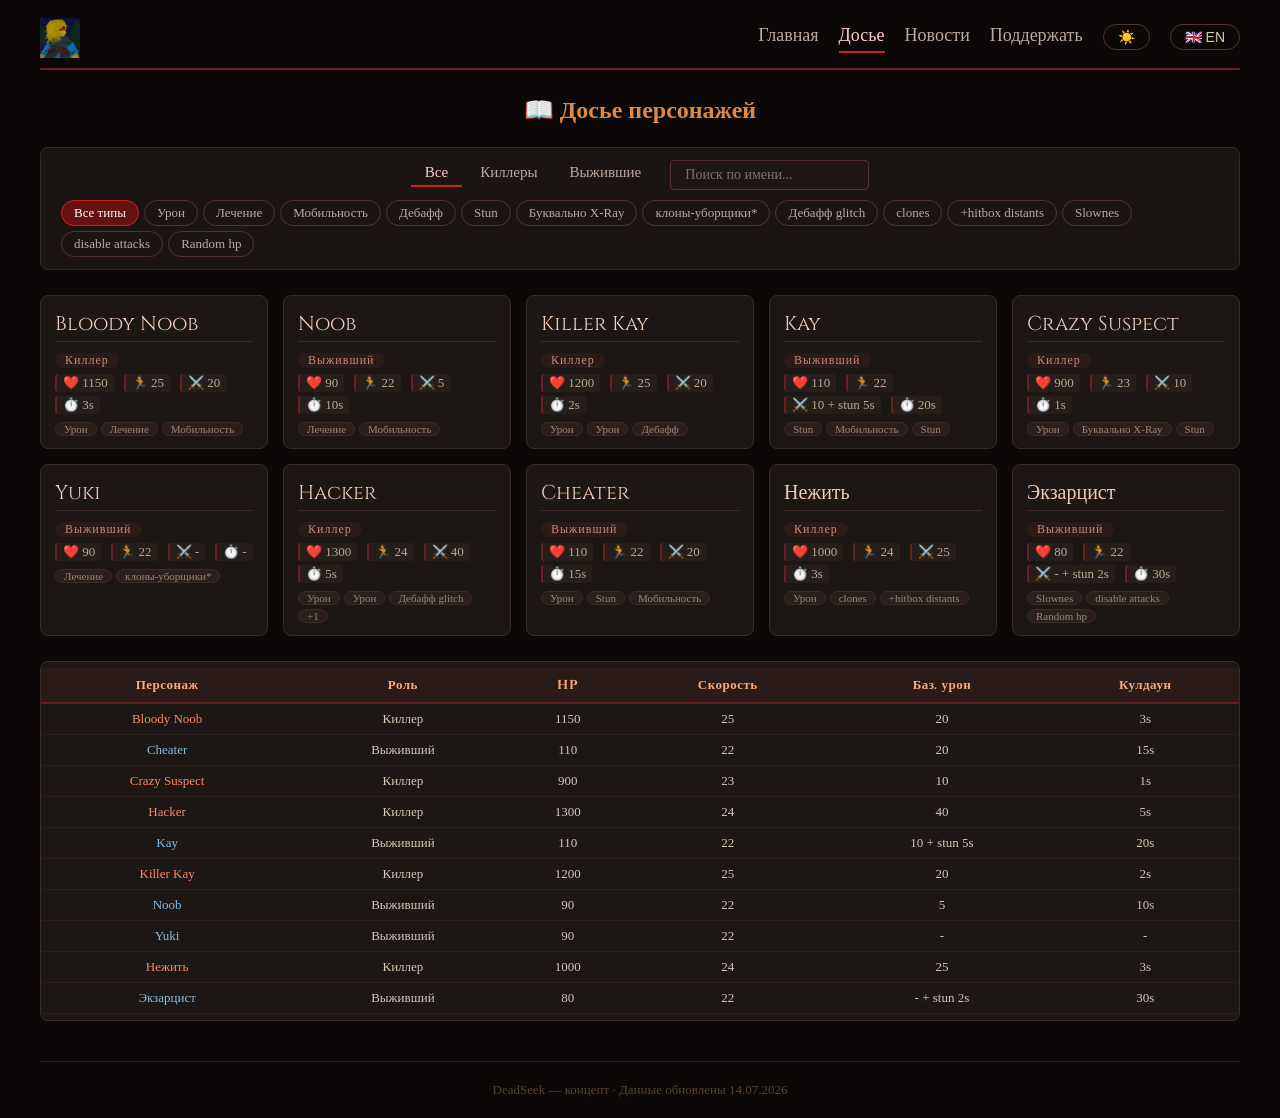
==== commit 6154af57: "Update dossier.html" ====
--- a/dossier.html
+++ b/dossier.html
@@ -316,7 +316,8 @@
     <div class="content">
         <!-- ШАПКА (общая) -->
         <header class="header">
-            <div class="logo">DEADSEEK</div>
+            <!-- Логотип: текст или картинка — замени по желанию -->
+           <div class="logo"><img src="assets/logo.png" alt="DeadSeek" style="height: 40px; vertical-align: middle;"></div>
             <nav class="nav">
                 <a href="index.html" data-lang="home">Главная</a>
                 <a href="dossier.html" class="active" data-lang="dossier">Досье</a>
@@ -327,10 +328,9 @@
         </header>
 
         <!-- ЗАГОЛОВОК -->
-        <h2 style="font-family: 'Cinzel', serif; color: #dd8844; text-align: center; margin: 10px 0 20px;">
-            📖 Досье персонажей
-        </h2>
-
+        <h2 class="dossier-title" style="font-family: 'Cinzel', serif; color: #dd8844; text-align: center; margin: 10px 0 20px;">
+    📖 Досье персонажей
+</h2>
         <!-- УПРАВЛЕНИЕ -->
         <div class="controls">
             <div class="role-tabs">
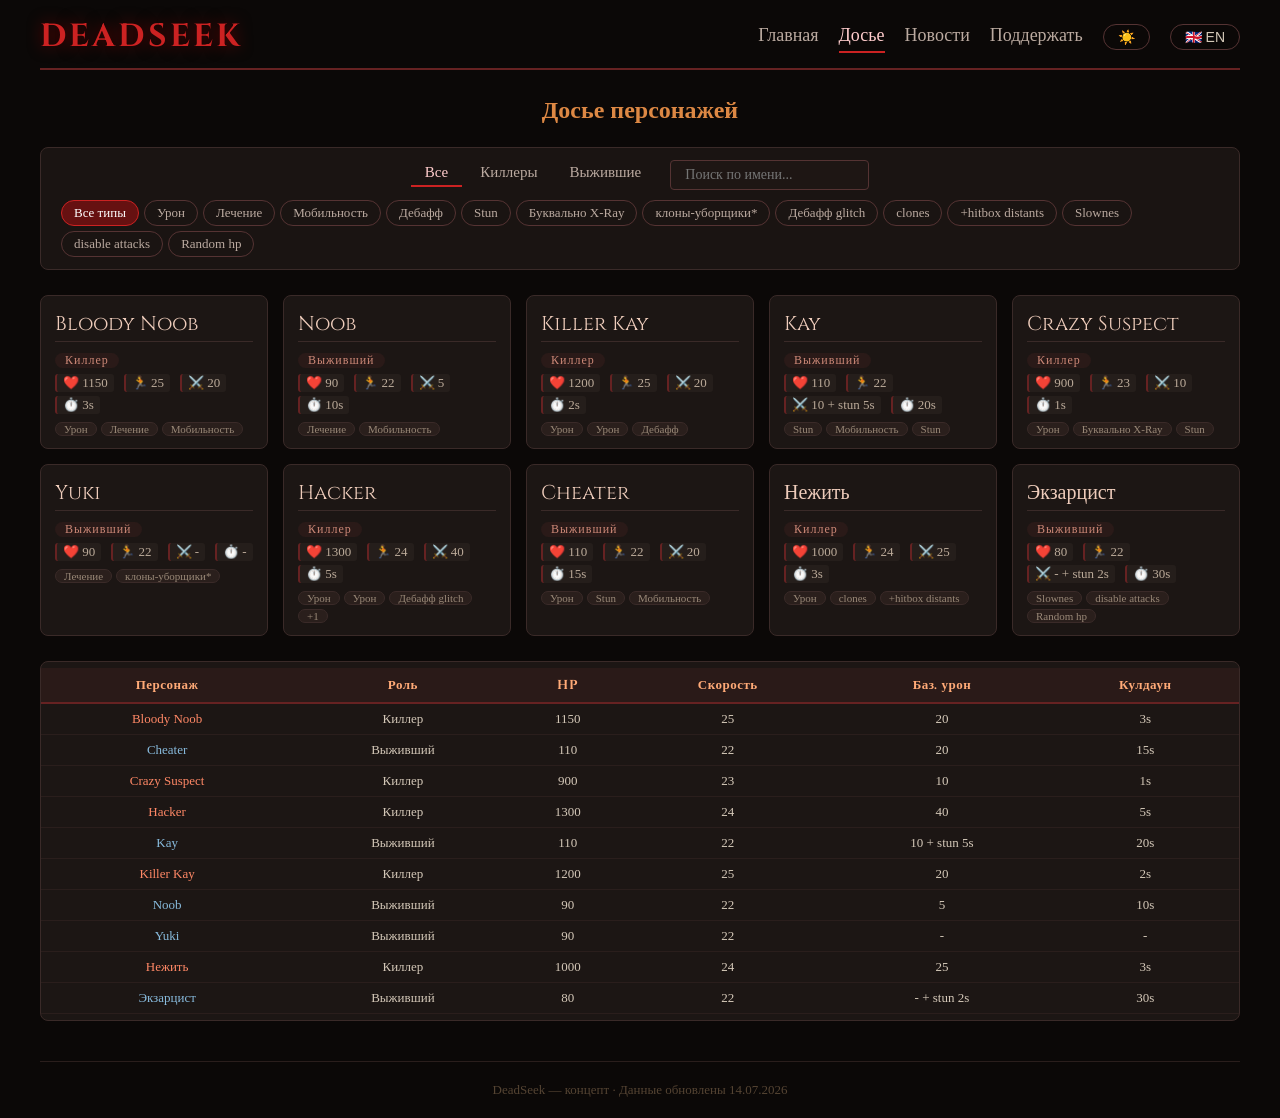
==== commit 53e994fc: "Update dossier.html" ====
--- a/dossier.html
+++ b/dossier.html
@@ -7,7 +7,7 @@
     <link href="https://fonts.googleapis.com/css2?family=Cinzel:wght@400;700&display=swap" rel="stylesheet">
     <link rel="stylesheet" href="style.css">
     <style>
-        /* ----- СПЕЦИФИЧНЫЕ СТИЛИ ДЛЯ ДОСЬЕ (без изменений) ----- */
+        /* Стили только для досье */
         .card-grid {
             display: grid;
             grid-template-columns: repeat(auto-fill, minmax(220px, 1fr));
@@ -84,6 +84,7 @@
             font-size: 11px;
         }
         body.light .card .abilities-preview .tag { background: #d0c0b0; border-color: #b8a89c; color: #3a2a1a; }
+
         .table-wrap {
             overflow-x: auto;
             margin: 25px 0 10px;
@@ -124,6 +125,7 @@
         .role-survivor td:first-child { color: #88bbdd; }
         body.light .role-killer td:first-child { color: #aa4422; }
         body.light .role-survivor td:first-child { color: #336699; }
+
         .modal {
             display: none;
             position: fixed;
@@ -208,10 +210,28 @@
             background: #faf5f0;
             border-left-color: #aa6666;
         }
+        .modal-content .ability .ab-desc textarea {
+            width: 100%;
+            background: #1a1412;
+            border: 1px solid #3a2a28;
+            color: #d4c8b8;
+            padding: 4px 8px;
+            border-radius: 4px;
+            font-family: inherit;
+            font-size: 13px;
+            resize: vertical;
+            min-height: 40px;
+        }
+        body.light .modal-content .ability .ab-desc textarea {
+            background: #faf5f0;
+            border-color: #b8a89c;
+            color: #2a1e1c;
+        }
         .modal-content .no-abilities {
             color: #887766;
             font-style: italic;
         }
+
         .controls {
             display: flex;
             flex-wrap: wrap;
@@ -312,25 +332,27 @@
     </style>
 </head>
 <body class="dark">
-
     <div class="content">
-        <!-- ШАПКА (общая) -->
+        <!-- ШАПКА -->
         <header class="header">
-            <!-- Логотип: текст или картинка — замени по желанию -->
-           <div class="logo"><img src="assets/logo.png" alt="DeadSeek" style="height: 40px; vertical-align: middle;"></div>
+            <div class="logo">
+                <span class="logo-text">DEADSEEK</span>
+            </div>
             <nav class="nav">
                 <a href="index.html" data-lang="home">Главная</a>
                 <a href="dossier.html" class="active" data-lang="dossier">Досье</a>
                 <a href="#news" onclick="alert('Скоро здесь будут новости!')" data-lang="news">Новости</a>
                 <a href="https://boosty.to/deadseek" target="_blank" data-lang="support">Поддержать</a>
                 <button class="theme-toggle" id="themeToggle">☀️</button>
+                <button class="lang-toggle" id="langToggle">🇬🇧 EN</button>
             </nav>
         </header>
 
         <!-- ЗАГОЛОВОК -->
         <h2 class="dossier-title" style="font-family: 'Cinzel', serif; color: #dd8844; text-align: center; margin: 10px 0 20px;">
-    📖 Досье персонажей
-</h2>
+            📖 Досье персонажей
+        </h2>
+
         <!-- УПРАВЛЕНИЕ -->
         <div class="controls">
             <div class="role-tabs">
@@ -365,7 +387,7 @@
         </div>
 
         <!-- ПОДВАЛ -->
-        <div class="footer">DeadSeek — концепт · Данные обновлены 14.07.2026</div>
+        <div class="footer dossier-footer">DeadSeek — концепт · Данные обновлены 14.07.2026</div>
     </div>
 
     <!-- МОДАЛЬНОЕ ОКНО -->
@@ -383,7 +405,7 @@
         //  ДАННЫЕ ПЕРСОНАЖЕЙ (ДВУЯЗЫЧНЫЕ)
         // ============================================================
         const characters = [
-            // ---------- Bloody Noob ----------
+            // Bloody Noob
             {
                 name: { ru: "Bloody Noob", en: "Bloody Noob" },
                 role: { ru: "Киллер", en: "Killer" },
@@ -397,7 +419,7 @@
                     { name: { ru: "Bloody Cola", en: "Bloody Cola" }, type: { ru: "Мобильность", en: "Mobility" }, value: "2x", duration: "10s", cooldown: "40s", radius: "-", description: { ru: "Увеличивает скорость в 2 раза на 10 секунд.", en: "Doubles speed for 10 seconds." } }
                 ]
             },
-            // ---------- Noob ----------
+            // Noob
             {
                 name: { ru: "Noob", en: "Noob" },
                 role: { ru: "Выживший", en: "Survivor" },
@@ -410,7 +432,7 @@
                     { name: { ru: "Bloxy Cola", en: "Bloxy Cola" }, type: { ru: "Мобильность", en: "Mobility" }, value: "3x", duration: "5s", cooldown: "60s", radius: "-", description: { ru: "Увеличивает скорость в 3 раза на 5 секунд.", en: "Triples speed for 5 seconds." } }
                 ]
             },
-            // ---------- Killer Kay ----------
+            // Killer Kay
             {
                 name: { ru: "Killer Kay", en: "Killer Kay" },
                 role: { ru: "Киллер", en: "Killer" },
@@ -424,7 +446,7 @@
                     { name: { ru: "Ice Rink", en: "Ice Rink" }, type: { ru: "Дебафф", en: "Debuff" }, value: "-", duration: "10s", cooldown: "60s", radius: "full map", description: { ru: "Создаёт каток на всей карте, игроки падают на 10 секунд.", en: "Creates an ice rink across the map, players slip for 10 seconds." } }
                 ]
             },
-            // ---------- Kay ----------
+            // Kay
             {
                 name: { ru: "Kay", en: "Kay" },
                 role: { ru: "Выживший", en: "Survivor" },
@@ -438,7 +460,7 @@
                     { name: { ru: "Whistling", en: "Whistling" }, type: { ru: "Stun", en: "Stun" }, value: "-", duration: "5s", cooldown: "30s", radius: "[Uknown]", description: { ru: "Сбивает убийцу с ног на 5 секунд.", en: "Knocks the killer down for 5 seconds." } }
                 ]
             },
-            // ---------- Crazy Suspect ----------
+            // Crazy Suspect
             {
                 name: { ru: "Crazy Suspect", en: "Crazy Suspect" },
                 role: { ru: "Киллер", en: "Killer" },
@@ -452,7 +474,7 @@
                     { name: { ru: "Trap", en: "Trap" }, type: { ru: "Stun", en: "Stun" }, value: "-10hp", duration: "5s", cooldown: "30s", radius: "-", description: { ru: "Останавливает выжившего на 5 секунд и наносит 10 урона.", en: "Stops survivor for 5 seconds and deals 10 damage." } }
                 ]
             },
-            // ---------- Yuki ----------
+            // Yuki
             {
                 name: { ru: "Yuki", en: "Yuki" },
                 role: { ru: "Выживший", en: "Survivor" },
@@ -465,7 +487,7 @@
                     { name: { ru: "Coffin Carriage", en: "Coffin Carriage" }, type: { ru: "клоны-уборщики*", en: "cleaner clones*" }, value: "2шт", duration: "-", cooldown: "90s", radius: "full map", description: { ru: "Вызывает сотрудников, которые убирают трупы с дороги.", en: "Summons helpers that remove corpses from the path." } }
                 ]
             },
-            // ---------- Hacker ----------
+            // Hacker
             {
                 name: { ru: "Hacker", en: "Hacker" },
                 role: { ru: "Киллер", en: "Killer" },
@@ -480,7 +502,7 @@
                     { name: { ru: "Crazy Song", en: "Crazy Song" }, type: { ru: "Дебафф", en: "Debuff" }, value: "-", duration: "5s", cooldown: "40s", radius: "-", description: { ru: "Излучает звуки, вызывающие потерю управления на 5 секунд.", en: "Emits sounds that cause loss of control for 5 seconds." } }
                 ]
             },
-            // ---------- Cheater ----------
+            // Cheater
             {
                 name: { ru: "Cheater", en: "Cheater" },
                 role: { ru: "Выживший", en: "Survivor" },
@@ -494,7 +516,7 @@
                     { name: { ru: "Fly", en: "Fly" }, type: { ru: "Мобильность", en: "Mobility" }, value: "3x + fly", duration: "5s", cooldown: "60s", radius: "-", description: { ru: "Даёт полёт на 5 секунд со скоростью x3.", en: "Grants flight for 5 seconds at 3x speed." } }
                 ]
             },
-            // ---------- Нежить (Undead) ----------
+            // Нежить (Undead)
             {
                 name: { ru: "Нежить", en: "Undead" },
                 role: { ru: "Киллер", en: "Killer" },
@@ -508,7 +530,7 @@
                     { name: { ru: "Ritual", en: "Ritual" }, type: { ru: "+hitbox distants", en: "+hitbox range" }, value: "[Uknown]", duration: "25s", cooldown: "90s", radius: "-", description: { ru: "Добавляет дополнительные конечности, увеличивая хитбокс на 25 секунд.", en: "Adds extra limbs, increasing hitbox for 25 seconds." } }
                 ]
             },
-            // ---------- Экзарцист (Exorcist) ----------
+            // Экзарцист (Exorcist)
             {
                 name: { ru: "Экзарцист", en: "Exorcist" },
                 role: { ru: "Выживший", en: "Survivor" },
@@ -524,9 +546,7 @@
             }
         ];
 
-        // ------------------------------------------------------------
-        //  ВСПОМОГАТЕЛЬНЫЕ ФУНКЦИИ ДЛЯ ДВУЯЗЫЧНЫХ ДАННЫХ
-        // ------------------------------------------------------------
+        // ===== ВСПОМОГАТЕЛЬНЫЕ ФУНКЦИИ =====
         function getLocalized(obj, lang) {
             if (typeof obj === 'object' && obj !== null && (obj.ru || obj.en)) {
                 return obj[lang] || obj.ru;
@@ -534,18 +554,15 @@
             return obj;
         }
 
-        // Получаем текущий язык
+        // ===== СОСТОЯНИЕ =====
         let lang = localStorage.getItem('lang') || 'ru';
-
-        // ------------------------------------------------------------
-        //  ЛОГИКА РЕНДЕРИНГА
-        // ------------------------------------------------------------
         let currentRole = 'all';
         let currentAbilityType = 'all';
         let searchQuery = '';
         let sortField = 'name';
         let sortAsc = true;
 
+        // ===== ФИЛЬТРАЦИЯ И СОРТИРОВКА =====
         function getFiltered() {
             return characters.filter(c => {
                 const name = getLocalized(c.name, lang);
@@ -560,6 +577,7 @@
             });
         }
 
+        // ===== РЕНДЕРИНГ КАРТОЧЕК =====
         function renderCards() {
             const grid = document.getElementById('cardGrid');
             const filtered = getFiltered();
@@ -589,6 +607,7 @@
             renderTable(filtered);
         }
 
+        // ===== РЕНДЕРИНГ ТАБЛИЦЫ =====
         function renderTable(chars) {
             const tbody = document.getElementById('tableBody');
             const sorted = [...chars].sort((a, b) => {
@@ -629,13 +648,18 @@
             });
         }
 
-        // ------------------------------------------------------------
-        //  МОДАЛЬНОЕ ОКНО
-        // ------------------------------------------------------------
+        // ===== МОДАЛЬНОЕ ОКНО =====
         const modal = document.getElementById('modal');
         const modalTitle = document.getElementById('modalTitle');
         const modalAbilities = document.getElementById('modalAbilities');
         const modalClose = document.getElementById('modalClose');
+
+        function loadDesc(charName, abName) {
+            return localStorage.getItem(`desc_${charName}_${abName}`) || '';
+        }
+        function saveDesc(charName, abName, text) {
+            localStorage.setItem(`desc_${charName}_${abName}`, text);
+        }
 
         function openModal(char) {
             const name = getLocalized(char.name, lang);
@@ -650,6 +674,7 @@
                     const abName = getLocalized(ab.name, lang);
                     const abType = getLocalized(ab.type, lang);
                     const desc = getLocalized(ab.description, lang) || (lang === 'ru' ? 'Описание отсутствует.' : 'Description missing.');
+                    const savedDesc = loadDesc(char.name, ab.name);
                     div.innerHTML = `
                         <div class="ab-name">${abName}</div>
                         <div class="ab-details">
@@ -659,11 +684,19 @@
                             <span>${lang === 'ru' ? 'Кулдаун' : 'CD'}: ${ab.cooldown}</span>
                             <span>${lang === 'ru' ? 'Радиус' : 'Radius'}: ${ab.radius}</span>
                         </div>
-                        <div class="ab-desc">${desc}</div>
+                        <div class="ab-desc">
+                            <textarea data-char="${char.name}" data-ab="${ab.name}">${savedDesc || desc}</textarea>
+                        </div>
                     `;
                     modalAbilities.appendChild(div);
                 });
             }
+            // Сохраняем при вводе
+            modalAbilities.querySelectorAll('textarea').forEach(ta => {
+                ta.addEventListener('input', function() {
+                    saveDesc(this.dataset.char, this.dataset.ab, this.value);
+                });
+            });
             modal.classList.add('show');
         }
 
@@ -672,9 +705,7 @@
         window.addEventListener('click', (e) => { if (e.target === modal) closeModal(); });
         document.addEventListener('keydown', (e) => { if (e.key === 'Escape') closeModal(); });
 
-        // ------------------------------------------------------------
-        //  ОБРАБОТЧИКИ ИНТЕРФЕЙСА
-        // ------------------------------------------------------------
+        // ===== ОБРАБОТЧИКИ =====
         document.querySelectorAll('.role-tabs button').forEach(btn => {
             btn.addEventListener('click', function() {
                 document.querySelectorAll('.role-tabs button').forEach(b => b.classList.remove('active'));
@@ -689,48 +720,13 @@
             renderCards();
         });
 
-        // Фильтр по типу способности
-        const abilityTypes = [...new Set(characters.flatMap(c => c.abilities.map(a => getLocalized(a.type, lang))))];
-        const filterContainer = document.getElementById('abilityFilter');
-        // Очищаем старые кнопки, кроме первой ("Все типы")
-        while (filterContainer.children.length > 1) filterContainer.removeChild(filterContainer.lastChild);
-        abilityTypes.forEach(type => {
-            const btn = document.createElement('button');
-            btn.dataset.type = type;
-            btn.textContent = type;
-            btn.addEventListener('click', function() {
-                document.querySelectorAll('#abilityFilter button').forEach(b => b.classList.remove('active'));
-                this.classList.add('active');
-                currentAbilityType = this.dataset.type;
-                renderCards();
-            });
-            filterContainer.appendChild(btn);
-        });
-
-        document.querySelectorAll('#summaryTable th[data-sort]').forEach(th => {
-            th.addEventListener('click', function() {
-                const field = this.dataset.sort;
-                if (sortField === field) sortAsc = !sortAsc;
-                else { sortField = field; sortAsc = true; }
-                renderCards();
-            });
-        });
-
-        // ------------------------------------------------------------
-        //  ПЕРЕРИСОВКА ПРИ СМЕНЕ ЯЗЫКА
-        // ------------------------------------------------------------
-        // Сохраним оригинальную функцию applyLang из script.js
-        // Мы переопределим её частично, чтобы перерисовывать досье
-        const originalApplyLang = window.applyLang;
-        window.applyLang = function(lang) {
-            if (originalApplyLang) originalApplyLang(lang);
-            // Обновляем глобальную переменную и перерисовываем
-            window.lang = lang;
-            // Обновляем фильтры типов способностей (они зависят от языка)
-            const newTypes = [...new Set(characters.flatMap(c => c.abilities.map(a => getLocalized(a.type, lang))))];
-            const filterContainer = document.getElementById('abilityFilter');
-            while (filterContainer.children.length > 1) filterContainer.removeChild(filterContainer.lastChild);
-            newTypes.forEach(type => {
+        // Фильтр по типу способности (динамический, зависит от языка)
+        function rebuildAbilityFilter() {
+            const types = [...new Set(characters.flatMap(c => c.abilities.map(a => getLocalized(a.type, lang))))];
+            const container = document.getElementById('abilityFilter');
+            // Оставляем только первую кнопку "Все типы"
+            while (container.children.length > 1) container.removeChild(container.lastChild);
+            types.forEach(type => {
                 const btn = document.createElement('button');
                 btn.dataset.type = type;
                 btn.textContent = type;
@@ -740,17 +736,38 @@
                     currentAbilityType = this.dataset.type;
                     renderCards();
                 });
-                filterContainer.appendChild(btn);
+                container.appendChild(btn);
             });
-            // Перерисовываем
+        }
+
+        document.querySelectorAll('#summaryTable th[data-sort]').forEach(th => {
+            th.addEventListener('click', function() {
+                const field = this.dataset.sort;
+                if (sortField === field) sortAsc = !sortAsc;
+                else { sortField = field; sortAsc = true; }
+                renderCards();
+            });
+        });
+
+        // ===== ПЕРЕХВАТ СМЕНЫ ЯЗЫКА =====
+        const originalApplyLang = window.applyLang;
+        window.applyLang = function(lang) {
+            if (originalApplyLang) originalApplyLang(lang);
+            // Обновляем данные
+            window.lang = lang;
+            rebuildAbilityFilter();
             renderCards();
         };
 
-        // ------------------------------------------------------------
-        //  СТАРТ
-        // ------------------------------------------------------------
-        // Устанавливаем глобальный язык
+        // ===== ЭКСПОРТ ФУНКЦИИ ДЛЯ ВНЕШНЕГО ВЫЗОВА =====
+        window.renderDossier = function() {
+            rebuildAbilityFilter();
+            renderCards();
+        };
+
+        // ===== СТАРТ =====
         window.lang = localStorage.getItem('lang') || 'ru';
+        rebuildAbilityFilter();
         renderCards();
     </script>
 </body>
--- a/style.css
+++ b/style.css
@@ -4,9 +4,8 @@
     font-family: 'Georgia', 'Times New Roman', serif;
     padding: 0 20px 20px;
     min-height: 100vh;
-    transition: background 0.2s, color 0.2s;
+    transition: background 0.3s, color 0.3s;
 }
-/* Тёмная тема (по умолчанию) */
 body.dark {
     background: #0b0807;
     color: #d4c8b8;
@@ -15,11 +14,8 @@
     background: #f0ebe5;
     color: #2a1e1c;
 }
-a {
-    color: #cc4444;
-    text-decoration: none;
-}
-a:hover { text-shadow: 0 0 8px currentColor; }
+a { color: #cc4444; text-decoration: none; }
+a:hover { text-shadow: 0 0 8px #cc4444; }
 
 /* ===== ШАПКА ===== */
 .header {
@@ -31,7 +27,11 @@
     border-bottom: 2px solid #662222;
     margin-bottom: 25px;
 }
-.logo {
+.logo img {
+    height: 50px;
+    vertical-align: middle;
+}
+.logo-text {
     font-family: 'Cinzel', 'Georgia', serif;
     font-size: 32px;
     font-weight: bold;
@@ -39,9 +39,8 @@
     text-shadow: 0 0 15px #660000;
     letter-spacing: 3px;
 }
-body.light .logo { text-shadow: 0 0 10px #aa4444; }
+body.light .logo-text { text-shadow: 0 0 10px #aa4444; }
 
-/* Меню */
 .nav {
     display: flex;
     flex-wrap: wrap;
@@ -66,8 +65,7 @@
 body.light .nav a { color: #5a4a40; }
 body.light .nav a:hover { color: #2a1a10; }
 
-/* Кнопка переключения темы */
-.theme-toggle {
+.theme-toggle, .lang-toggle {
     background: none;
     border: 1px solid #553333;
     color: #d4c8b8;
@@ -77,25 +75,25 @@
     font-size: 14px;
     transition: 0.2s;
 }
-.theme-toggle:hover {
+.theme-toggle:hover, .lang-toggle:hover {
     background: #332222;
     border-color: #884444;
 }
-body.light .theme-toggle {
+body.light .theme-toggle, body.light .lang-toggle {
     border-color: #aa8877;
     color: #2a1e1c;
 }
-body.light .theme-toggle:hover {
+body.light .theme-toggle:hover, body.light .lang-toggle:hover {
     background: #ddd0c0;
 }
 
-/* ===== ОСНОВНОЙ КОНТЕНТ ===== */
+/* ===== КОНТЕЙНЕР ===== */
 .content {
     max-width: 1200px;
     margin: 0 auto;
 }
 
-/* ===== КАРТОЧКИ (для главной) ===== */
+/* ===== КАРТОЧКИ (ГЛАВНАЯ) ===== */
 .card-grid-home {
     display: grid;
     grid-template-columns: repeat(auto-fit, minmax(200px, 1fr));
@@ -130,7 +128,7 @@
 .card-home p { color: #bbaa99; font-size: 14px; }
 body.light .card-home p { color: #5a4a40; }
 
-/* ===== ВИДЖЕТ TELEGRAM (iframe) ===== */
+/* ===== ВИДЖЕТ TELEGRAM ===== */
 .tg-widget {
     margin: 30px 0;
     border-radius: 10px;
